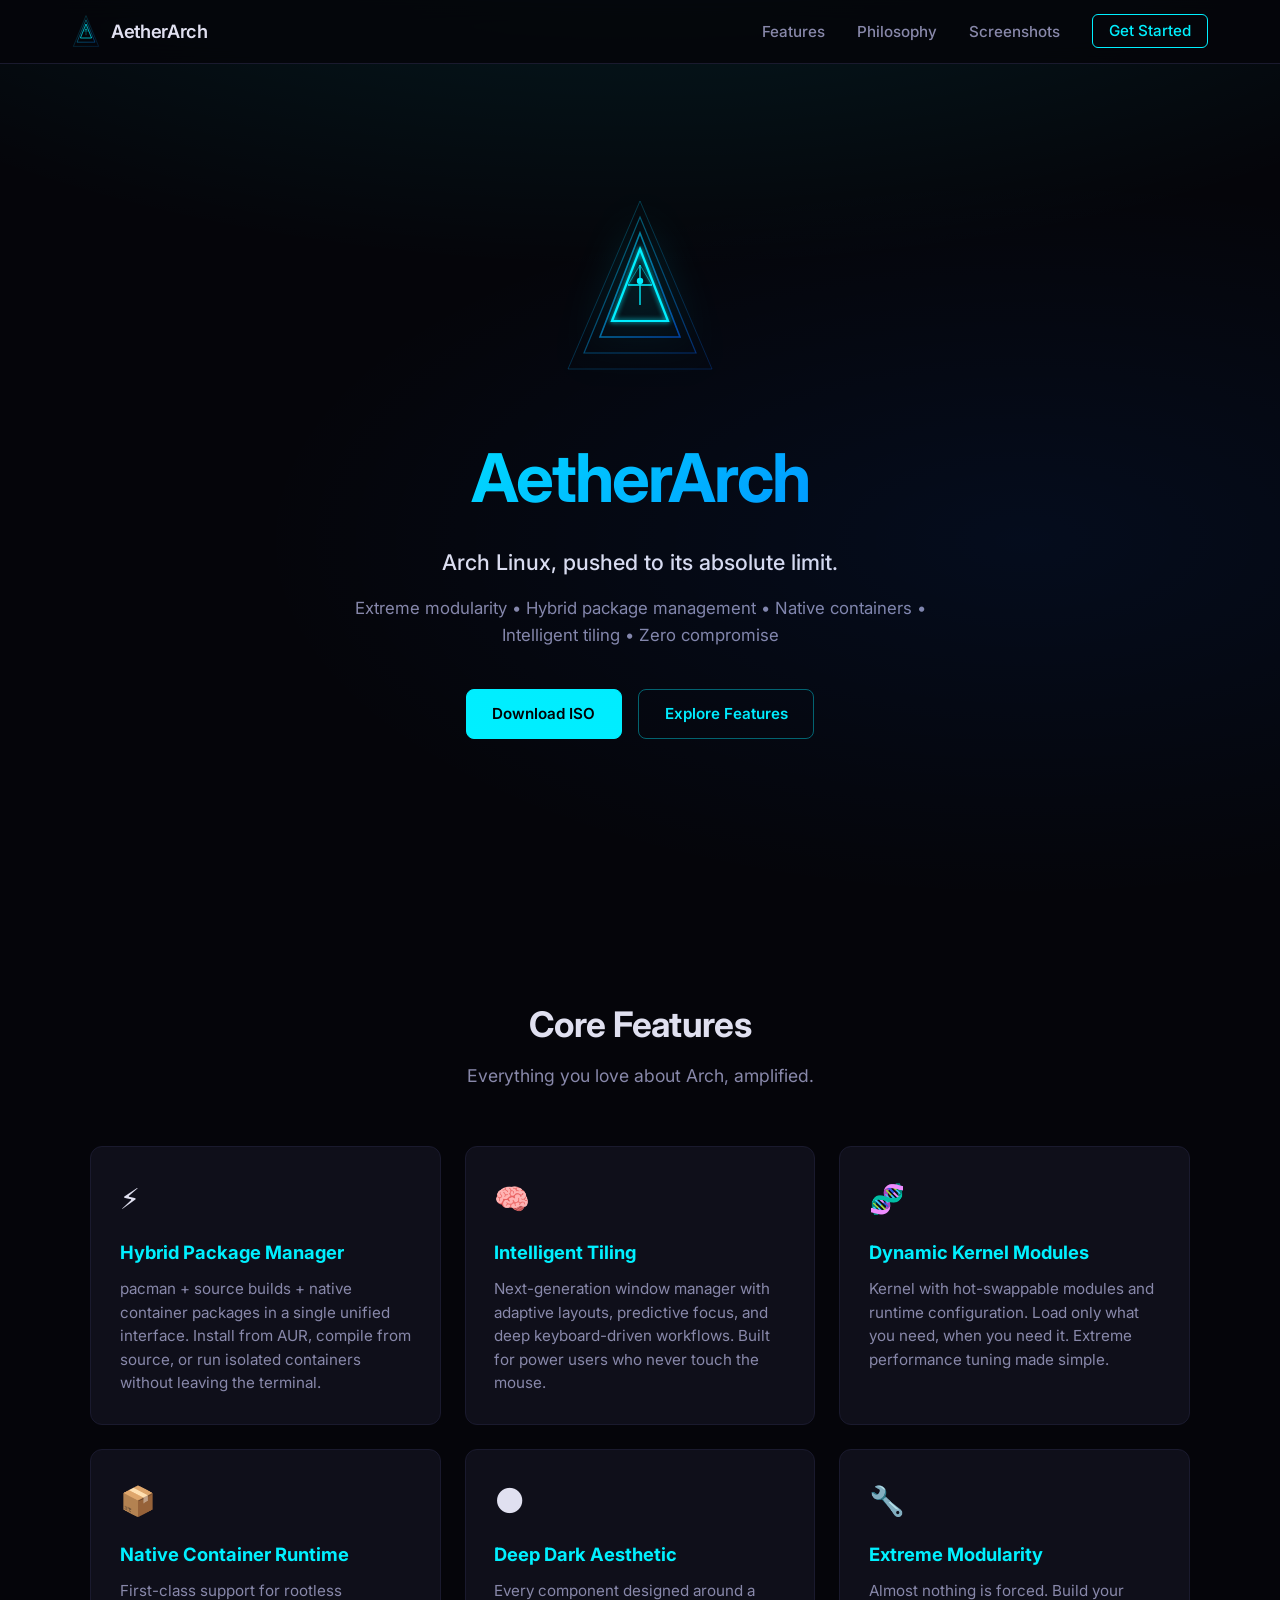
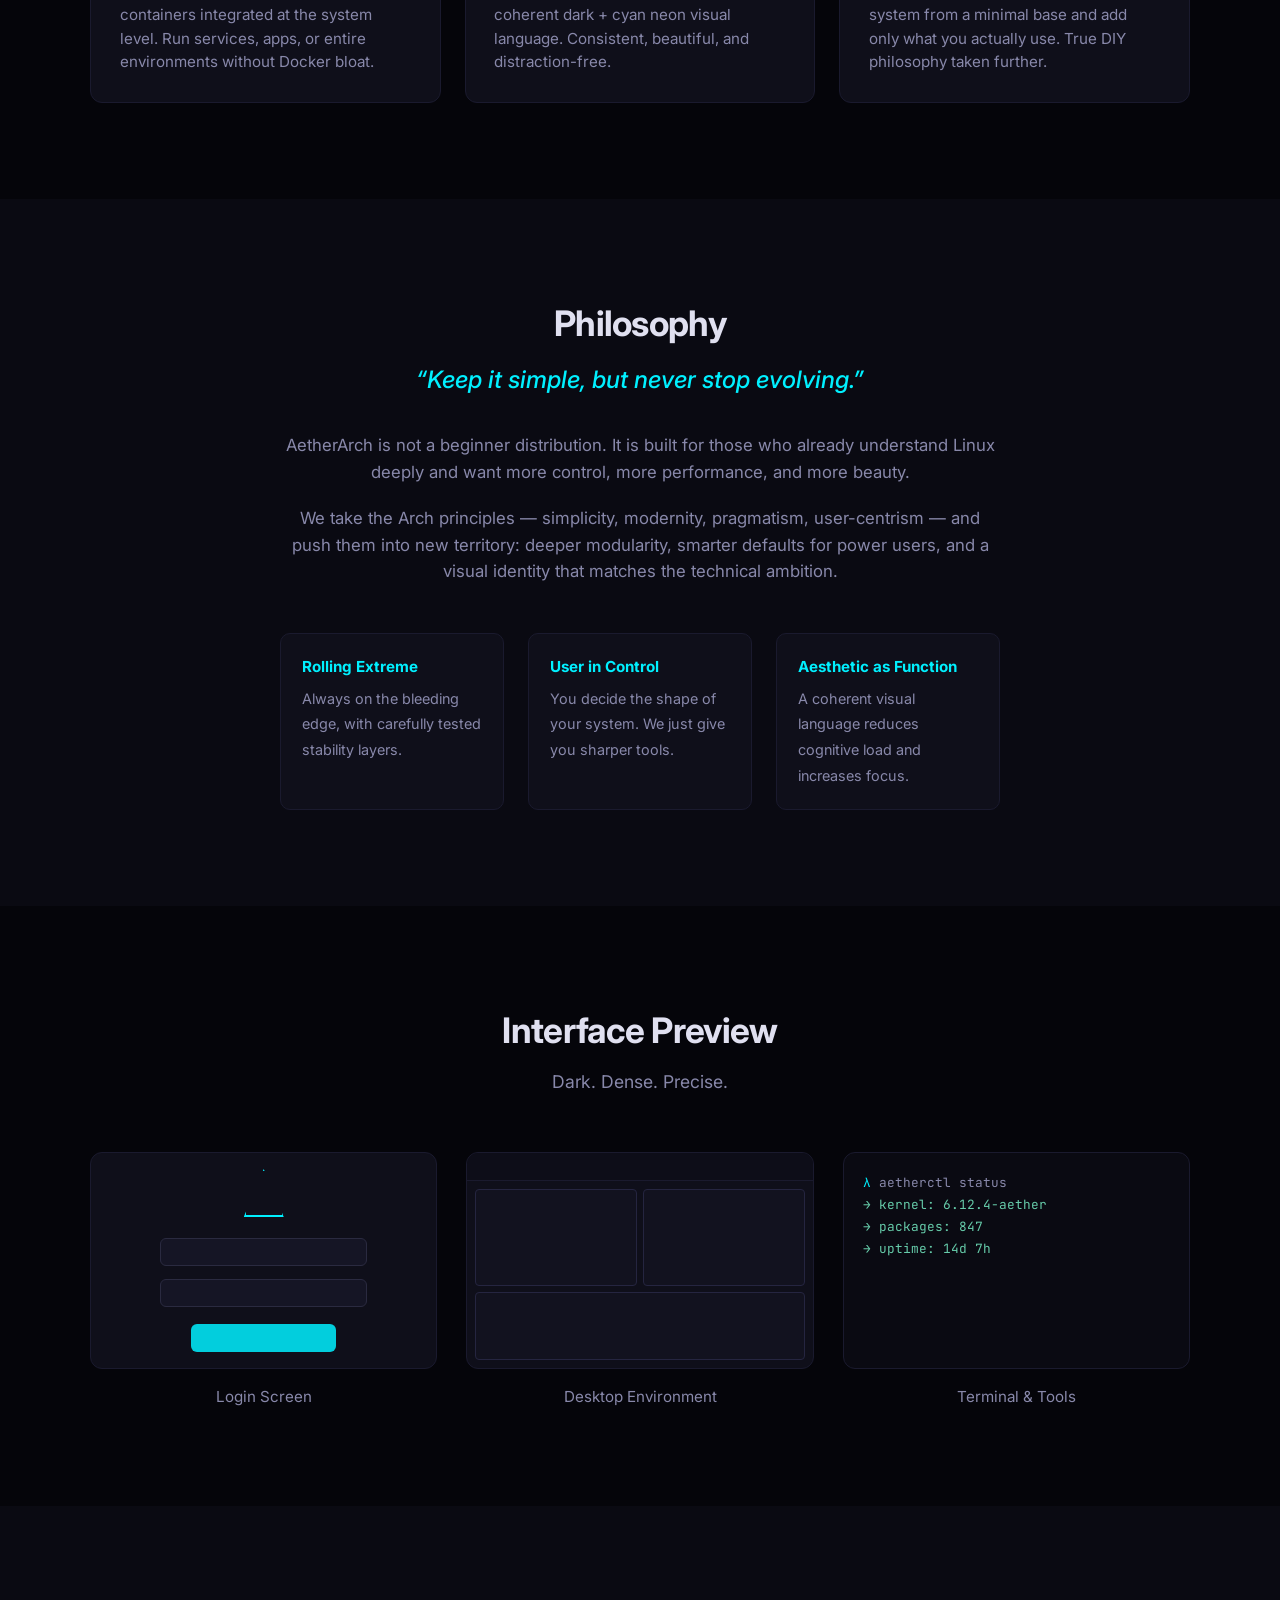
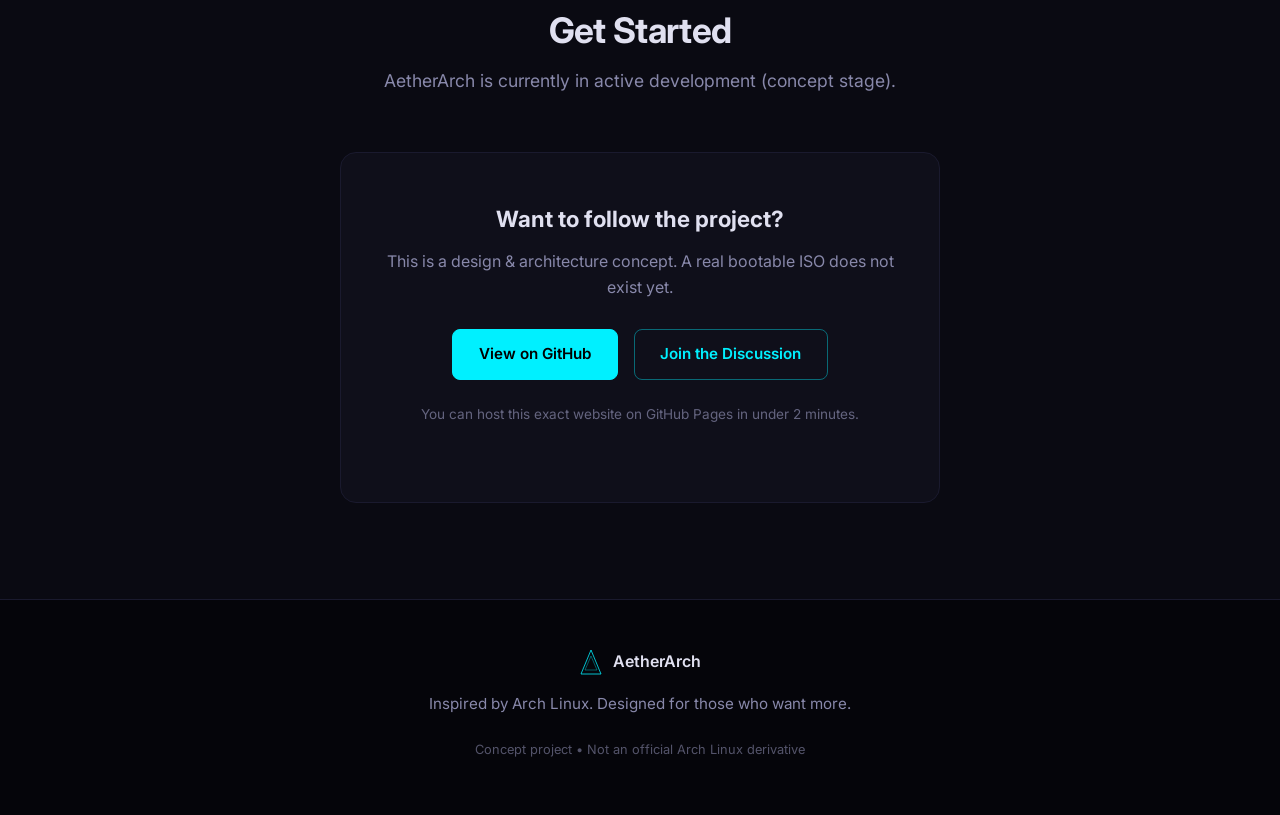
==== index.html @ 9cbad49a "Add files via upload" ====
<!DOCTYPE html>
<html lang="fr">
<head>
  <meta charset="UTF-8" />
  <meta name="viewport" content="width=device-width, initial-scale=1.0" />
  <title>AetherArch — The Next Evolution of Arch</title>
  <meta name="description" content="AetherArch is a highly modular, extreme rolling-release Linux distribution inspired by Arch Linux, pushed far beyond." />
  <link rel="preconnect" href="https://fonts.googleapis.com" />
  <link rel="preconnect" href="https://fonts.gstatic.com" crossorigin />
  <link href="https://fonts.googleapis.com/css2?family=Inter:wght@300;400;500;600;700&family=JetBrains+Mono:wght@400;500&display=swap" rel="stylesheet" />
  <link rel="stylesheet" href="style.css" />
</head>
<body>
  <!-- Navigation -->
  <nav class="navbar">
    <div class="nav-container">
      <a href="#" class="logo">
        <svg class="logo-svg" viewBox="0 0 100 120" xmlns="http://www.w3.org/2000/svg">
          <defs>
            <linearGradient id="cyanGrad" x1="0%" y1="0%" x2="100%" y2="100%">
              <stop offset="0%" stop-color="#00f0ff"/>
              <stop offset="100%" stop-color="#0088ff"/>
            </linearGradient>
          </defs>
          <!-- Outer triangle -->
          <path d="M50 5 L95 115 L5 115 Z" fill="none" stroke="url(#cyanGrad)" stroke-width="1.5" opacity="0.4"/>
          <!-- Mid triangle -->
          <path d="M50 20 L82 100 L18 100 Z" fill="none" stroke="url(#cyanGrad)" stroke-width="1.8" opacity="0.7"/>
          <!-- Inner glowing triangle -->
          <path d="M50 35 L70 85 L30 85 Z" fill="none" stroke="#00f0ff" stroke-width="2.5"/>
          <!-- Circuit lines -->
          <path d="M50 45 L50 75 M40 60 L60 60" stroke="#00f0ff" stroke-width="1.2" opacity="0.9"/>
          <circle cx="50" cy="55" r="2.5" fill="#00f0ff"/>
        </svg>
        <span>AetherArch</span>
      </a>
      <ul class="nav-links">
        <li><a href="#features">Features</a></li>
        <li><a href="#philosophy">Philosophy</a></li>
        <li><a href="#screenshots">Screenshots</a></li>
        <li><a href="#get-started" class="btn-nav">Get Started</a></li>
      </ul>
    </div>
  </nav>

  <!-- Hero -->
  <header class="hero">
    <div class="hero-content">
      <div class="hero-logo">
        <svg viewBox="0 0 200 240" xmlns="http://www.w3.org/2000/svg">
          <defs>
            <linearGradient id="mainGrad" x1="0%" y1="0%" x2="100%" y2="100%">
              <stop offset="0%" stop-color="#00f0ff"/>
              <stop offset="50%" stop-color="#00aaff"/>
              <stop offset="100%" stop-color="#0066ff"/>
            </linearGradient>
            <filter id="glow">
              <feGaussianBlur stdDeviation="3" result="coloredBlur"/>
              <feMerge>
                <feMergeNode in="coloredBlur"/>
                <feMergeNode in="SourceGraphic"/>
              </feMerge>
            </filter>
          </defs>
          <!-- Multiple layered triangles -->
          <path d="M100 10 L190 220 L10 220 Z" fill="none" stroke="url(#mainGrad)" stroke-width="1.2" opacity="0.25"/>
          <path d="M100 30 L170 200 L30 200 Z" fill="none" stroke="url(#mainGrad)" stroke-width="1.5" opacity="0.4"/>
          <path d="M100 50 L150 180 L50 180 Z" fill="none" stroke="url(#mainGrad)" stroke-width="2" opacity="0.6"/>
          <path d="M100 70 L135 160 L65 160 Z" fill="none" stroke="#00f0ff" stroke-width="2.8" filter="url(#glow)"/>
          <!-- Inner circuit -->
          <path d="M100 90 L100 140 M85 115 L115 115" stroke="#00f0ff" stroke-width="1.8" opacity="0.95"/>
          <circle cx="100" cy="110" r="4" fill="#00f0ff"/>
          <path d="M100 90 L85 115 L115 115 Z" fill="none" stroke="#00f0ff" stroke-width="1" opacity="0.6"/>
        </svg>
      </div>
      <h1>AetherArch</h1>
      <p class="tagline">Arch Linux, pushed to its absolute limit.</p>
      <p class="subtitle">
        Extreme modularity • Hybrid package management • Native containers • Intelligent tiling • Zero compromise
      </p>
      <div class="hero-buttons">
        <a href="#get-started" class="btn btn-primary">Download ISO</a>
        <a href="#features" class="btn btn-secondary">Explore Features</a>
      </div>
    </div>
    <div class="hero-bg"></div>
  </header>

  <!-- Features -->
  <section id="features" class="section">
    <div class="container">
      <h2 class="section-title">Core Features</h2>
      <p class="section-subtitle">Everything you love about Arch, amplified.</p>

      <div class="features-grid">
        <div class="feature-card">
          <div class="feature-icon">⚡</div>
          <h3>Hybrid Package Manager</h3>
          <p>pacman + source builds + native container packages in a single unified interface. Install from AUR, compile from source, or run isolated containers without leaving the terminal.</p>
        </div>
        <div class="feature-card">
          <div class="feature-icon">🧠</div>
          <h3>Intelligent Tiling</h3>
          <p>Next-generation window manager with adaptive layouts, predictive focus, and deep keyboard-driven workflows. Built for power users who never touch the mouse.</p>
        </div>
        <div class="feature-card">
          <div class="feature-icon">🧬</div>
          <h3>Dynamic Kernel Modules</h3>
          <p>Kernel with hot-swappable modules and runtime configuration. Load only what you need, when you need it. Extreme performance tuning made simple.</p>
        </div>
        <div class="feature-card">
          <div class="feature-icon">📦</div>
          <h3>Native Container Runtime</h3>
          <p>First-class support for rootless containers integrated at the system level. Run services, apps, or entire environments without Docker bloat.</p>
        </div>
        <div class="feature-card">
          <div class="feature-icon">🌑</div>
          <h3>Deep Dark Aesthetic</h3>
          <p>Every component designed around a coherent dark + cyan neon visual language. Consistent, beautiful, and distraction-free.</p>
        </div>
        <div class="feature-card">
          <div class="feature-icon">🔧</div>
          <h3>Extreme Modularity</h3>
          <p>Almost nothing is forced. Build your system from a minimal base and add only what you actually use. True DIY philosophy taken further.</p>
        </div>
      </div>
    </div>
  </section>

  <!-- Philosophy -->
  <section id="philosophy" class="section section-alt">
    <div class="container">
      <h2 class="section-title">Philosophy</h2>
      <div class="philosophy-content">
        <blockquote>
          “Keep it simple, but never stop evolving.”
        </blockquote>
        <p>
          AetherArch is not a beginner distribution. It is built for those who already understand Linux deeply and want more control, more performance, and more beauty.
        </p>
        <p>
          We take the Arch principles — simplicity, modernity, pragmatism, user-centrism — and push them into new territory: deeper modularity, smarter defaults for power users, and a visual identity that matches the technical ambition.
        </p>
        <div class="philosophy-points">
          <div class="point">
            <strong>Rolling Extreme</strong>
            <span>Always on the bleeding edge, with carefully tested stability layers.</span>
          </div>
          <div class="point">
            <strong>User in Control</strong>
            <span>You decide the shape of your system. We just give you sharper tools.</span>
          </div>
          <div class="point">
            <strong>Aesthetic as Function</strong>
            <span>A coherent visual language reduces cognitive load and increases focus.</span>
          </div>
        </div>
      </div>
    </div>
  </section>

  <!-- Screenshots -->
  <section id="screenshots" class="section">
    <div class="container">
      <h2 class="section-title">Interface Preview</h2>
      <p class="section-subtitle">Dark. Dense. Precise.</p>

      <div class="screenshots-grid">
        <div class="screenshot-card">
          <div class="screenshot-placeholder login">
            <div class="fake-login">
              <div class="fake-logo"></div>
              <div class="fake-field"></div>
              <div class="fake-field"></div>
              <div class="fake-btn"></div>
            </div>
          </div>
          <p>Login Screen</p>
        </div>
        <div class="screenshot-card">
          <div class="screenshot-placeholder desktop">
            <div class="fake-bar"></div>
            <div class="fake-windows">
              <div class="fake-win"></div>
              <div class="fake-win"></div>
              <div class="fake-win small"></div>
            </div>
          </div>
          <p>Desktop Environment</p>
        </div>
        <div class="screenshot-card">
          <div class="screenshot-placeholder terminal">
            <div class="fake-term">
              <span class="prompt">λ</span> aetherctl status<br>
              <span class="output">→ kernel: 6.12.4-aether</span><br>
              <span class="output">→ packages: 847</span><br>
              <span class="output">→ uptime: 14d 7h</span>
            </div>
          </div>
          <p>Terminal & Tools</p>
        </div>
      </div>
    </div>
  </section>

  <!-- Get Started -->
  <section id="get-started" class="section section-alt">
    <div class="container">
      <h2 class="section-title">Get Started</h2>
      <p class="section-subtitle">AetherArch is currently in active development (concept stage).</p>

      <div class="cta-box">
        <h3>Want to follow the project?</h3>
        <p>This is a design & architecture concept. A real bootable ISO does not exist yet.</p>
        <div class="cta-buttons">
          <a href="https://github.com" class="btn btn-primary" target="_blank">View on GitHub</a>
          <a href="#" class="btn btn-secondary">Join the Discussion</a>
        </div>
        <p class="note">You can host this exact website on GitHub Pages in under 2 minutes.</p>
      </div>
    </div>
  </section>

  <!-- Footer -->
  <footer class="footer">
    <div class="container">
      <div class="footer-content">
        <div class="footer-logo">
          <svg viewBox="0 0 60 70" xmlns="http://www.w3.org/2000/svg">
            <path d="M30 5 L55 65 L5 65 Z" fill="none" stroke="#00f0ff" stroke-width="2"/>
            <path d="M30 20 L45 55 L15 55 Z" fill="none" stroke="#00f0ff" stroke-width="1.5" opacity="0.6"/>
          </svg>
          <span>AetherArch</span>
        </div>
        <p>Inspired by Arch Linux. Designed for those who want more.</p>
        <p class="copyright">Concept project • Not an official Arch Linux derivative</p>
      </div>
    </div>
  </footer>

  <script src="script.js"></script>
</body>
</html>
---- style.css ----
/* ===== Reset & Base ===== */
*, *::before, *::after {
  margin: 0;
  padding: 0;
  box-sizing: border-box;
}

:root {
  --bg: #05050a;
  --bg-alt: #0a0a12;
  --surface: #0f0f1a;
  --border: #1a1a2e;
  --text: #e0e0f0;
  --text-muted: #8888aa;
  --cyan: #00f0ff;
  --cyan-dim: #00aacc;
  --blue: #0088ff;
  --glow: rgba(0, 240, 255, 0.15);
}

html {
  scroll-behavior: smooth;
}

body {
  font-family: 'Inter', system-ui, sans-serif;
  background: var(--bg);
  color: var(--text);
  line-height: 1.6;
  overflow-x: hidden;
}

/* ===== Navigation ===== */
.navbar {
  position: fixed;
  top: 0;
  left: 0;
  right: 0;
  z-index: 100;
  background: rgba(5, 5, 10, 0.85);
  backdrop-filter: blur(12px);
  border-bottom: 1px solid var(--border);
}

.nav-container {
  max-width: 1200px;
  margin: 0 auto;
  padding: 0.9rem 2rem;
  display: flex;
  align-items: center;
  justify-content: space-between;
}

.logo {
  display: flex;
  align-items: center;
  gap: 0.7rem;
  text-decoration: none;
  color: var(--text);
  font-weight: 600;
  font-size: 1.15rem;
  letter-spacing: -0.02em;
}

.logo-svg {
  width: 28px;
  height: 34px;
}

.nav-links {
  display: flex;
  align-items: center;
  gap: 2rem;
  list-style: none;
}

.nav-links a {
  text-decoration: none;
  color: var(--text-muted);
  font-size: 0.95rem;
  font-weight: 500;
  transition: color 0.2s;
}

.nav-links a:hover {
  color: var(--cyan);
}

.btn-nav {
  background: transparent;
  border: 1px solid var(--cyan);
  color: var(--cyan) !important;
  padding: 0.4rem 1rem;
  border-radius: 6px;
  transition: all 0.2s !important;
}

.btn-nav:hover {
  background: var(--cyan);
  color: #000 !important;
}

/* ===== Hero ===== */
.hero {
  min-height: 100vh;
  display: flex;
  align-items: center;
  justify-content: center;
  position: relative;
  padding: 6rem 2rem 4rem;
  overflow: hidden;
}

.hero-bg {
  position: absolute;
  inset: 0;
  background: 
    radial-gradient(ellipse 80% 50% at 50% -20%, rgba(0, 240, 255, 0.12), transparent),
    radial-gradient(ellipse 60% 40% at 80% 60%, rgba(0, 100, 255, 0.08), transparent);
  pointer-events: none;
}

.hero-content {
  position: relative;
  text-align: center;
  max-width: 800px;
}

.hero-logo {
  width: 160px;
  margin: 0 auto 2rem;
  filter: drop-shadow(0 0 20px rgba(0, 240, 255, 0.4));
}

.hero-logo svg {
  width: 100%;
  height: auto;
}

.hero h1 {
  font-size: clamp(2.8rem, 6vw, 4.2rem);
  font-weight: 700;
  letter-spacing: -0.03em;
  background: linear-gradient(135deg, #00f0ff, #0088ff);
  -webkit-background-clip: text;
  -webkit-text-fill-color: transparent;
  background-clip: text;
  margin-bottom: 0.8rem;
}

.tagline {
  font-size: 1.35rem;
  color: var(--text);
  font-weight: 500;
  margin-bottom: 1rem;
}

.subtitle {
  color: var(--text-muted);
  font-size: 1.05rem;
  max-width: 580px;
  margin: 0 auto 2.5rem;
}

.hero-buttons {
  display: flex;
  gap: 1rem;
  justify-content: center;
  flex-wrap: wrap;
}

/* ===== Buttons ===== */
.btn {
  display: inline-flex;
  align-items: center;
  justify-content: center;
  padding: 0.75rem 1.6rem;
  border-radius: 8px;
  font-weight: 600;
  font-size: 0.95rem;
  text-decoration: none;
  transition: all 0.2s;
  cursor: pointer;
}

.btn-primary {
  background: var(--cyan);
  color: #000;
  border: 1px solid var(--cyan);
}

.btn-primary:hover {
  background: #00d4e6;
  box-shadow: 0 0 25px rgba(0, 240, 255, 0.4);
}

.btn-secondary {
  background: transparent;
  color: var(--cyan);
  border: 1px solid rgba(0, 240, 255, 0.4);
}

.btn-secondary:hover {
  border-color: var(--cyan);
  background: rgba(0, 240, 255, 0.08);
}

/* ===== Sections ===== */
.section {
  padding: 6rem 2rem;
}

.section-alt {
  background: var(--bg-alt);
}

.container {
  max-width: 1100px;
  margin: 0 auto;
}

.section-title {
  font-size: 2.2rem;
  font-weight: 700;
  text-align: center;
  margin-bottom: 0.6rem;
  letter-spacing: -0.02em;
}

.section-subtitle {
  text-align: center;
  color: var(--text-muted);
  margin-bottom: 3.5rem;
  font-size: 1.1rem;
}

/* ===== Features ===== */
.features-grid {
  display: grid;
  grid-template-columns: repeat(auto-fit, minmax(300px, 1fr));
  gap: 1.5rem;
}

.feature-card {
  background: var(--surface);
  border: 1px solid var(--border);
  border-radius: 12px;
  padding: 1.8rem;
  transition: all 0.25s;
}

.feature-card:hover {
  border-color: rgba(0, 240, 255, 0.3);
  box-shadow: 0 0 30px rgba(0, 240, 255, 0.08);
  transform: translateY(-3px);
}

.feature-icon {
  font-size: 1.8rem;
  margin-bottom: 1rem;
}

.feature-card h3 {
  font-size: 1.15rem;
  margin-bottom: 0.6rem;
  color: var(--cyan);
}

.feature-card p {
  color: var(--text-muted);
  font-size: 0.95rem;
  line-height: 1.55;
}

/* ===== Philosophy ===== */
.philosophy-content {
  max-width: 720px;
  margin: 0 auto;
  text-align: center;
}

.philosophy-content blockquote {
  font-size: 1.5rem;
  font-weight: 500;
  color: var(--cyan);
  margin-bottom: 2rem;
  font-style: italic;
}

.philosophy-content p {
  color: var(--text-muted);
  margin-bottom: 1.2rem;
  font-size: 1.05rem;
}

.philosophy-points {
  display: grid;
  grid-template-columns: repeat(auto-fit, minmax(200px, 1fr));
  gap: 1.5rem;
  margin-top: 3rem;
  text-align: left;
}

.point {
  background: var(--surface);
  border: 1px solid var(--border);
  border-radius: 10px;
  padding: 1.3rem;
}

.point strong {
  display: block;
  color: var(--cyan);
  margin-bottom: 0.4rem;
  font-size: 0.95rem;
}

.point span {
  color: var(--text-muted);
  font-size: 0.9rem;
}

/* ===== Screenshots ===== */
.screenshots-grid {
  display: grid;
  grid-template-columns: repeat(auto-fit, minmax(280px, 1fr));
  gap: 1.8rem;
}

.screenshot-card {
  text-align: center;
}

.screenshot-card p {
  margin-top: 1rem;
  color: var(--text-muted);
  font-size: 0.95rem;
}

.screenshot-placeholder {
  aspect-ratio: 16/10;
  background: var(--surface);
  border: 1px solid var(--border);
  border-radius: 12px;
  overflow: hidden;
  position: relative;
  display: flex;
  align-items: center;
  justify-content: center;
}

/* Fake Login */
.fake-login {
  width: 60%;
  display: flex;
  flex-direction: column;
  align-items: center;
  gap: 0.8rem;
}

.fake-logo {
  width: 40px;
  height: 48px;
  border: 2px solid var(--cyan);
  clip-path: polygon(50% 0%, 100% 100%, 0% 100%);
  margin-bottom: 0.5rem;
  box-shadow: 0 0 15px rgba(0, 240, 255, 0.4);
}

.fake-field {
  width: 100%;
  height: 28px;
  background: #151525;
  border: 1px solid #2a2a40;
  border-radius: 6px;
}

.fake-btn {
  width: 70%;
  height: 28px;
  background: var(--cyan);
  border-radius: 6px;
  margin-top: 0.3rem;
  opacity: 0.85;
}

/* Fake Desktop */
.desktop {
  flex-direction: column;
  padding: 0;
  align-items: stretch;
}

.fake-bar {
  height: 28px;
  background: #0d0d18;
  border-bottom: 1px solid var(--border);
}

.fake-windows {
  flex: 1;
  display: grid;
  grid-template-columns: 1fr 1fr;
  grid-template-rows: 1fr 0.7fr;
  gap: 6px;
  padding: 8px;
}

.fake-win {
  background: #12121f;
  border: 1px solid #252540;
  border-radius: 4px;
}

.fake-win.small {
  grid-column: 1 / -1;
}

/* Fake Terminal */
.terminal {
  background: #0a0a12;
  padding: 1.2rem;
  justify-content: flex-start;
  align-items: flex-start;
}

.fake-term {
  font-family: 'JetBrains Mono', monospace;
  font-size: 0.8rem;
  color: var(--text-muted);
  text-align: left;
  line-height: 1.7;
}

.fake-term .prompt {
  color: var(--cyan);
}

.fake-term .output {
  color: #66ccaa;
}

/* ===== CTA ===== */
.cta-box {
  background: var(--surface);
  border: 1px solid var(--border);
  border-radius: 16px;
  padding: 3rem 2rem;
  text-align: center;
  max-width: 600px;
  margin: 0 auto;
}

.cta-box h3 {
  font-size: 1.4rem;
  margin-bottom: 0.8rem;
}

.cta-box p {
  color: var(--text-muted);
  margin-bottom: 1.8rem;
}

.cta-buttons {
  display: flex;
  gap: 1rem;
  justify-content: center;
  flex-wrap: wrap;
  margin-bottom: 1.5rem;
}

.note {
  font-size: 0.85rem;
  color: var(--text-muted);
  opacity: 0.7;
}

/* ===== Footer ===== */
.footer {
  border-top: 1px solid var(--border);
  padding: 3rem 2rem;
  text-align: center;
}

.footer-logo {
  display: flex;
  align-items: center;
  justify-content: center;
  gap: 0.6rem;
  margin-bottom: 1rem;
  font-weight: 600;
}

.footer-logo svg {
  width: 24px;
  height: 28px;
}

.footer p {
  color: var(--text-muted);
  font-size: 0.95rem;
  margin-bottom: 0.4rem;
}

.copyright {
  font-size: 0.8rem !important;
  opacity: 0.6;
  margin-top: 1.5rem !important;
}

/* ===== Responsive ===== */
@media (max-width: 768px) {
  .nav-links {
    display: none;
  }

  .hero {
    padding-top: 5rem;
  }

  .hero-logo {
    width: 120px;
  }

  .philosophy-points {
    grid-template-columns: 1fr;
  }
}
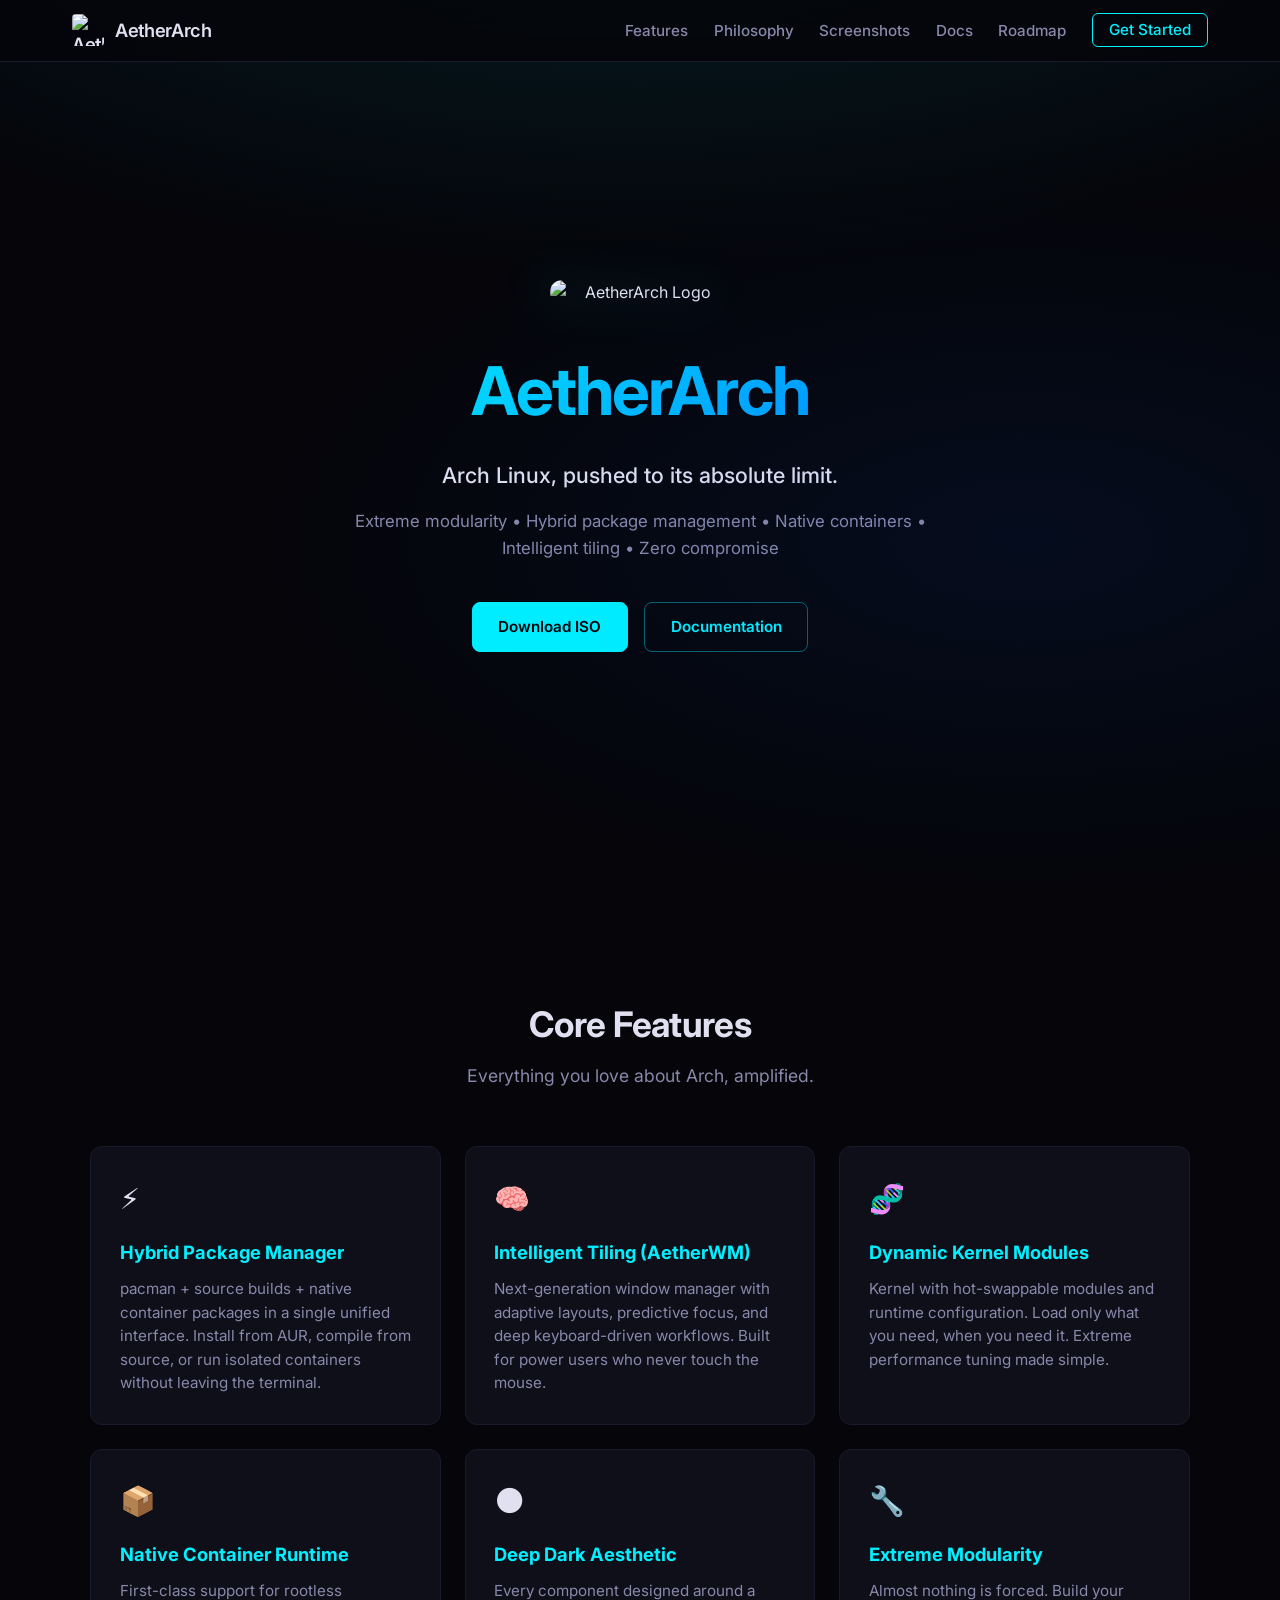
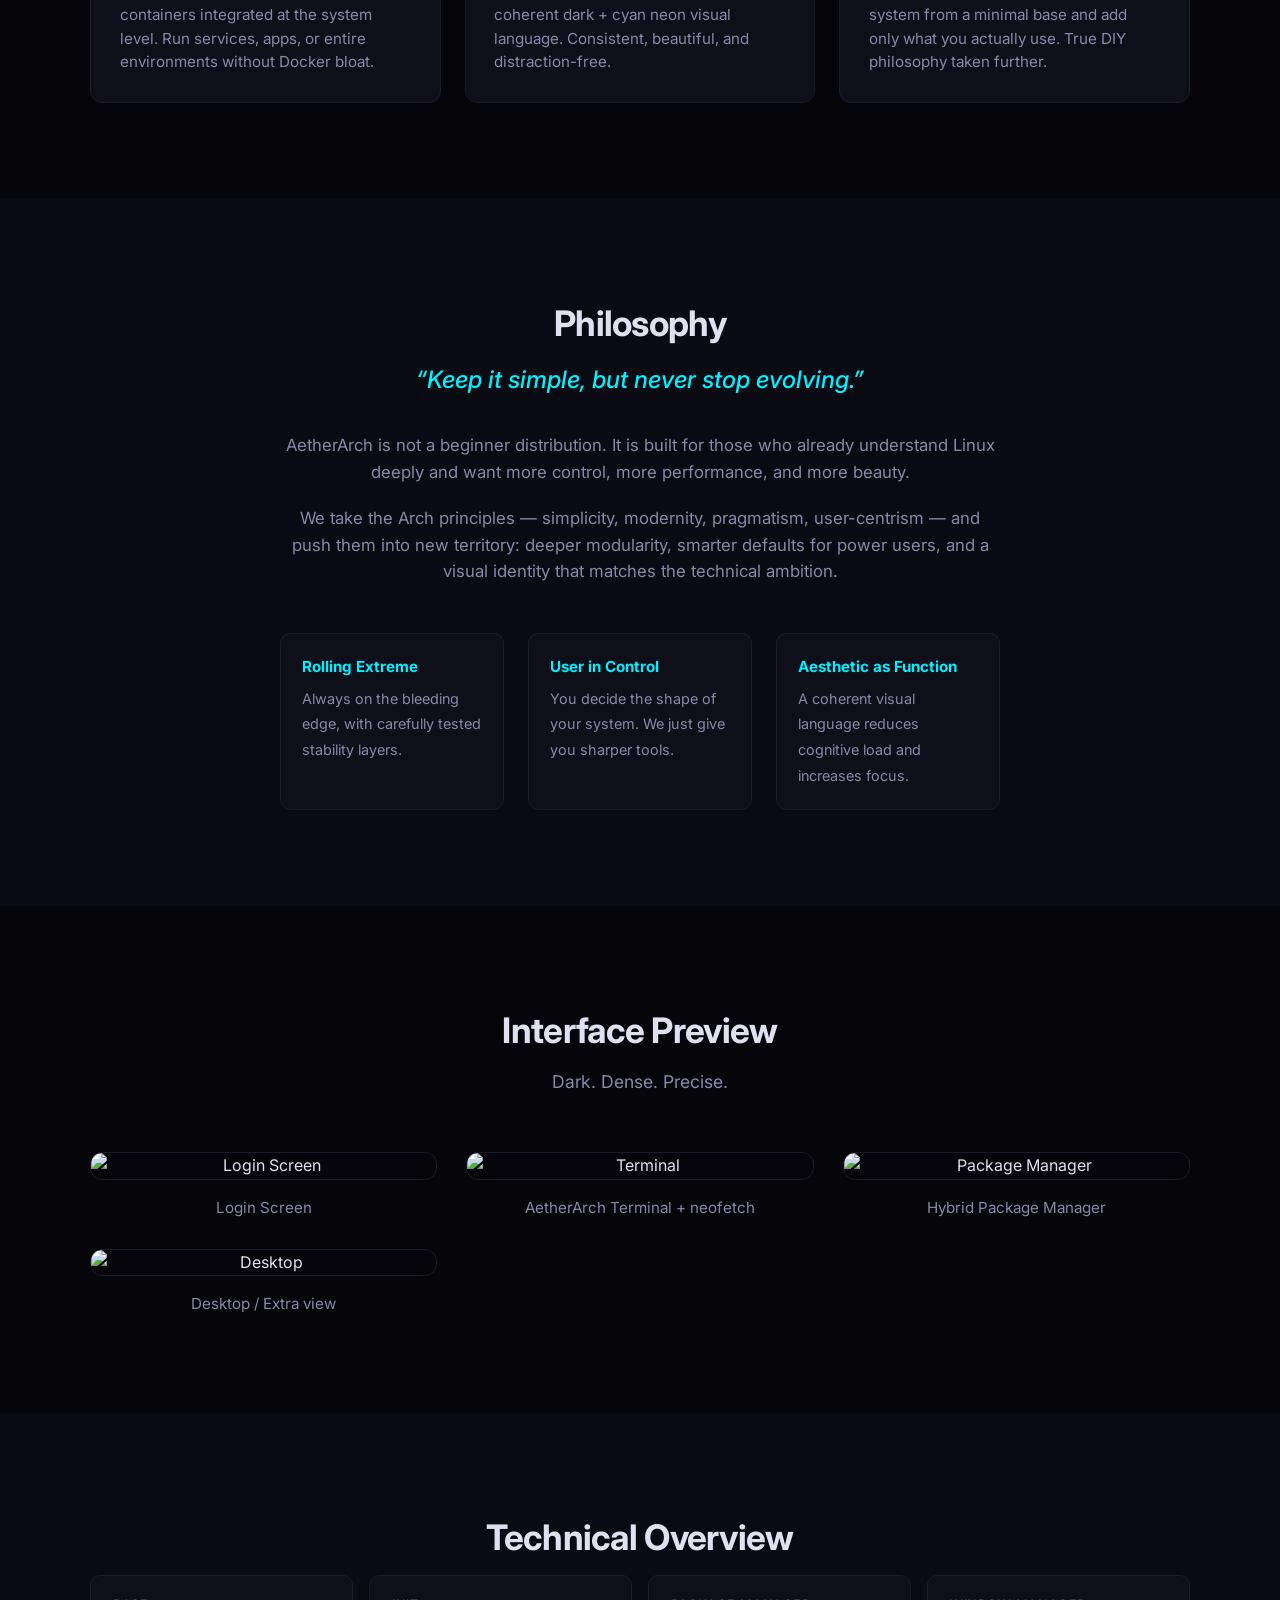
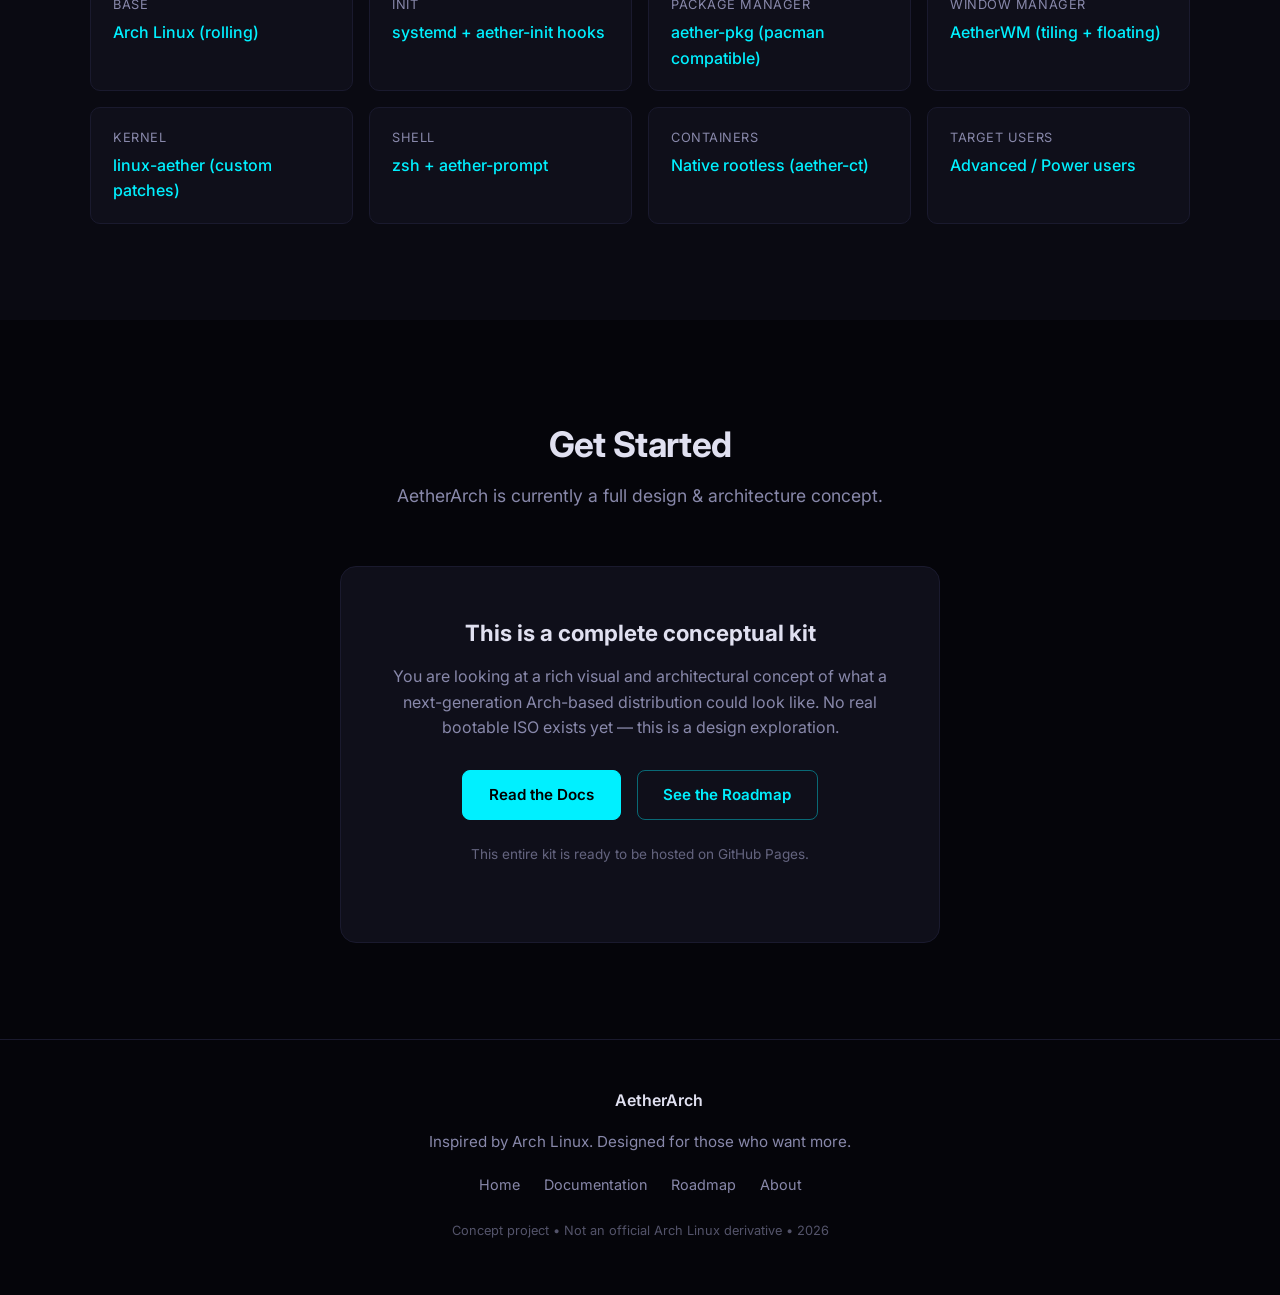
==== commit 943ad14a: "Add files via upload" ====
--- a/index.html
+++ b/index.html
@@ -9,35 +9,22 @@
   <link rel="preconnect" href="https://fonts.gstatic.com" crossorigin />
   <link href="https://fonts.googleapis.com/css2?family=Inter:wght@300;400;500;600;700&family=JetBrains+Mono:wght@400;500&display=swap" rel="stylesheet" />
   <link rel="stylesheet" href="style.css" />
+  <link rel="icon" href="assets/logo-aetherarch.jpg" type="image/jpeg" />
 </head>
 <body>
   <!-- Navigation -->
   <nav class="navbar">
     <div class="nav-container">
-      <a href="#" class="logo">
-        <svg class="logo-svg" viewBox="0 0 100 120" xmlns="http://www.w3.org/2000/svg">
-          <defs>
-            <linearGradient id="cyanGrad" x1="0%" y1="0%" x2="100%" y2="100%">
-              <stop offset="0%" stop-color="#00f0ff"/>
-              <stop offset="100%" stop-color="#0088ff"/>
-            </linearGradient>
-          </defs>
-          <!-- Outer triangle -->
-          <path d="M50 5 L95 115 L5 115 Z" fill="none" stroke="url(#cyanGrad)" stroke-width="1.5" opacity="0.4"/>
-          <!-- Mid triangle -->
-          <path d="M50 20 L82 100 L18 100 Z" fill="none" stroke="url(#cyanGrad)" stroke-width="1.8" opacity="0.7"/>
-          <!-- Inner glowing triangle -->
-          <path d="M50 35 L70 85 L30 85 Z" fill="none" stroke="#00f0ff" stroke-width="2.5"/>
-          <!-- Circuit lines -->
-          <path d="M50 45 L50 75 M40 60 L60 60" stroke="#00f0ff" stroke-width="1.2" opacity="0.9"/>
-          <circle cx="50" cy="55" r="2.5" fill="#00f0ff"/>
-        </svg>
+      <a href="index.html" class="logo">
+        <img src="assets/logo-aetherarch.jpg" alt="AetherArch" class="logo-img" />
         <span>AetherArch</span>
       </a>
       <ul class="nav-links">
         <li><a href="#features">Features</a></li>
         <li><a href="#philosophy">Philosophy</a></li>
         <li><a href="#screenshots">Screenshots</a></li>
+        <li><a href="docs.html">Docs</a></li>
+        <li><a href="roadmap.html">Roadmap</a></li>
         <li><a href="#get-started" class="btn-nav">Get Started</a></li>
       </ul>
     </div>
@@ -47,31 +34,7 @@
   <header class="hero">
     <div class="hero-content">
       <div class="hero-logo">
-        <svg viewBox="0 0 200 240" xmlns="http://www.w3.org/2000/svg">
-          <defs>
-            <linearGradient id="mainGrad" x1="0%" y1="0%" x2="100%" y2="100%">
-              <stop offset="0%" stop-color="#00f0ff"/>
-              <stop offset="50%" stop-color="#00aaff"/>
-              <stop offset="100%" stop-color="#0066ff"/>
-            </linearGradient>
-            <filter id="glow">
-              <feGaussianBlur stdDeviation="3" result="coloredBlur"/>
-              <feMerge>
-                <feMergeNode in="coloredBlur"/>
-                <feMergeNode in="SourceGraphic"/>
-              </feMerge>
-            </filter>
-          </defs>
-          <!-- Multiple layered triangles -->
-          <path d="M100 10 L190 220 L10 220 Z" fill="none" stroke="url(#mainGrad)" stroke-width="1.2" opacity="0.25"/>
-          <path d="M100 30 L170 200 L30 200 Z" fill="none" stroke="url(#mainGrad)" stroke-width="1.5" opacity="0.4"/>
-          <path d="M100 50 L150 180 L50 180 Z" fill="none" stroke="url(#mainGrad)" stroke-width="2" opacity="0.6"/>
-          <path d="M100 70 L135 160 L65 160 Z" fill="none" stroke="#00f0ff" stroke-width="2.8" filter="url(#glow)"/>
-          <!-- Inner circuit -->
-          <path d="M100 90 L100 140 M85 115 L115 115" stroke="#00f0ff" stroke-width="1.8" opacity="0.95"/>
-          <circle cx="100" cy="110" r="4" fill="#00f0ff"/>
-          <path d="M100 90 L85 115 L115 115 Z" fill="none" stroke="#00f0ff" stroke-width="1" opacity="0.6"/>
-        </svg>
+        <img src="assets/logo-aetherarch.jpg" alt="AetherArch Logo" />
       </div>
       <h1>AetherArch</h1>
       <p class="tagline">Arch Linux, pushed to its absolute limit.</p>
@@ -80,7 +43,7 @@
       </p>
       <div class="hero-buttons">
         <a href="#get-started" class="btn btn-primary">Download ISO</a>
-        <a href="#features" class="btn btn-secondary">Explore Features</a>
+        <a href="docs.html" class="btn btn-secondary">Documentation</a>
       </div>
     </div>
     <div class="hero-bg"></div>
@@ -100,7 +63,7 @@
         </div>
         <div class="feature-card">
           <div class="feature-icon">🧠</div>
-          <h3>Intelligent Tiling</h3>
+          <h3>Intelligent Tiling (AetherWM)</h3>
           <p>Next-generation window manager with adaptive layouts, predictive focus, and deep keyboard-driven workflows. Built for power users who never touch the mouse.</p>
         </div>
         <div class="feature-card">
@@ -165,58 +128,85 @@
       <h2 class="section-title">Interface Preview</h2>
       <p class="section-subtitle">Dark. Dense. Precise.</p>
 
-      <div class="screenshots-grid">
-        <div class="screenshot-card">
-          <div class="screenshot-placeholder login">
-            <div class="fake-login">
-              <div class="fake-logo"></div>
-              <div class="fake-field"></div>
-              <div class="fake-field"></div>
-              <div class="fake-btn"></div>
-            </div>
-          </div>
+      <div class="screenshots-grid real">
+        <div class="screenshot-card">
+          <img src="assets/login-screen.jpg" alt="Login Screen" loading="lazy" />
           <p>Login Screen</p>
         </div>
         <div class="screenshot-card">
-          <div class="screenshot-placeholder desktop">
-            <div class="fake-bar"></div>
-            <div class="fake-windows">
-              <div class="fake-win"></div>
-              <div class="fake-win"></div>
-              <div class="fake-win small"></div>
-            </div>
-          </div>
-          <p>Desktop Environment</p>
-        </div>
-        <div class="screenshot-card">
-          <div class="screenshot-placeholder terminal">
-            <div class="fake-term">
-              <span class="prompt">λ</span> aetherctl status<br>
-              <span class="output">→ kernel: 6.12.4-aether</span><br>
-              <span class="output">→ packages: 847</span><br>
-              <span class="output">→ uptime: 14d 7h</span>
-            </div>
-          </div>
-          <p>Terminal & Tools</p>
+          <img src="assets/terminal.jpg" alt="Terminal" loading="lazy" />
+          <p>AetherArch Terminal + neofetch</p>
+        </div>
+        <div class="screenshot-card">
+          <img src="assets/package-manager.jpg" alt="Package Manager" loading="lazy" />
+          <p>Hybrid Package Manager</p>
+        </div>
+        <div class="screenshot-card">
+          <img src="assets/desktop-or-extra.jpg" alt="Desktop" loading="lazy" />
+          <p>Desktop / Extra view</p>
+        </div>
+      </div>
+    </div>
+  </section>
+
+  <!-- System Specs -->
+  <section class="section section-alt">
+    <div class="container">
+      <h2 class="section-title">Technical Overview</h2>
+      <div class="specs-grid">
+        <div class="spec-item">
+          <span class="spec-label">Base</span>
+          <span class="spec-value">Arch Linux (rolling)</span>
+        </div>
+        <div class="spec-item">
+          <span class="spec-label">Init</span>
+          <span class="spec-value">systemd + aether-init hooks</span>
+        </div>
+        <div class="spec-item">
+          <span class="spec-label">Package Manager</span>
+          <span class="spec-value">aether-pkg (pacman compatible)</span>
+        </div>
+        <div class="spec-item">
+          <span class="spec-label">Window Manager</span>
+          <span class="spec-value">AetherWM (tiling + floating)</span>
+        </div>
+        <div class="spec-item">
+          <span class="spec-label">Kernel</span>
+          <span class="spec-value">linux-aether (custom patches)</span>
+        </div>
+        <div class="spec-item">
+          <span class="spec-label">Shell</span>
+          <span class="spec-value">zsh + aether-prompt</span>
+        </div>
+        <div class="spec-item">
+          <span class="spec-label">Containers</span>
+          <span class="spec-value">Native rootless (aether-ct)</span>
+        </div>
+        <div class="spec-item">
+          <span class="spec-label">Target Users</span>
+          <span class="spec-value">Advanced / Power users</span>
         </div>
       </div>
     </div>
   </section>
 
   <!-- Get Started -->
-  <section id="get-started" class="section section-alt">
+  <section id="get-started" class="section">
     <div class="container">
       <h2 class="section-title">Get Started</h2>
-      <p class="section-subtitle">AetherArch is currently in active development (concept stage).</p>
+      <p class="section-subtitle">AetherArch is currently a full design & architecture concept.</p>
 
       <div class="cta-box">
-        <h3>Want to follow the project?</h3>
-        <p>This is a design & architecture concept. A real bootable ISO does not exist yet.</p>
+        <h3>This is a complete conceptual kit</h3>
+        <p>
+          You are looking at a rich visual and architectural concept of what a next-generation Arch-based distribution could look like.
+          No real bootable ISO exists yet — this is a design exploration.
+        </p>
         <div class="cta-buttons">
-          <a href="https://github.com" class="btn btn-primary" target="_blank">View on GitHub</a>
-          <a href="#" class="btn btn-secondary">Join the Discussion</a>
-        </div>
-        <p class="note">You can host this exact website on GitHub Pages in under 2 minutes.</p>
+          <a href="docs.html" class="btn btn-primary">Read the Docs</a>
+          <a href="roadmap.html" class="btn btn-secondary">See the Roadmap</a>
+        </div>
+        <p class="note">This entire kit is ready to be hosted on GitHub Pages.</p>
       </div>
     </div>
   </section>
@@ -226,14 +216,17 @@
     <div class="container">
       <div class="footer-content">
         <div class="footer-logo">
-          <svg viewBox="0 0 60 70" xmlns="http://www.w3.org/2000/svg">
-            <path d="M30 5 L55 65 L5 65 Z" fill="none" stroke="#00f0ff" stroke-width="2"/>
-            <path d="M30 20 L45 55 L15 55 Z" fill="none" stroke="#00f0ff" stroke-width="1.5" opacity="0.6"/>
-          </svg>
+          <img src="assets/logo-aetherarch.jpg" alt="" width="28" />
           <span>AetherArch</span>
         </div>
         <p>Inspired by Arch Linux. Designed for those who want more.</p>
-        <p class="copyright">Concept project • Not an official Arch Linux derivative</p>
+        <div class="footer-links">
+          <a href="index.html">Home</a>
+          <a href="docs.html">Documentation</a>
+          <a href="roadmap.html">Roadmap</a>
+          <a href="about.html">About</a>
+        </div>
+        <p class="copyright">Concept project • Not an official Arch Linux derivative • 2026</p>
       </div>
     </div>
   </footer>
--- a/style.css
+++ b/style.css
@@ -30,6 +30,11 @@
   overflow-x: hidden;
 }
 
+img {
+  max-width: 100%;
+  display: block;
+}
+
 /* ===== Navigation ===== */
 .navbar {
   position: fixed;
@@ -62,15 +67,17 @@
   letter-spacing: -0.02em;
 }
 
-.logo-svg {
-  width: 28px;
-  height: 34px;
+.logo-img {
+  width: 32px;
+  height: 32px;
+  object-fit: cover;
+  border-radius: 4px;
 }
 
 .nav-links {
   display: flex;
   align-items: center;
-  gap: 2rem;
+  gap: 1.6rem;
   list-style: none;
 }
 
@@ -127,14 +134,14 @@
 }
 
 .hero-logo {
-  width: 160px;
+  width: 180px;
   margin: 0 auto 2rem;
-  filter: drop-shadow(0 0 20px rgba(0, 240, 255, 0.4));
-}
-
-.hero-logo svg {
+  filter: drop-shadow(0 0 25px rgba(0, 240, 255, 0.45));
+}
+
+.hero-logo img {
   width: 100%;
-  height: auto;
+  border-radius: 12px;
 }
 
 .hero h1 {
@@ -327,8 +334,24 @@
   gap: 1.8rem;
 }
 
+.screenshots-grid.real {
+  grid-template-columns: repeat(auto-fit, minmax(320px, 1fr));
+}
+
 .screenshot-card {
   text-align: center;
+}
+
+.screenshot-card img {
+  width: 100%;
+  border-radius: 12px;
+  border: 1px solid var(--border);
+  transition: transform 0.25s, box-shadow 0.25s;
+}
+
+.screenshot-card img:hover {
+  transform: scale(1.02);
+  box-shadow: 0 0 30px rgba(0, 240, 255, 0.15);
 }
 
 .screenshot-card p {
@@ -337,107 +360,34 @@
   font-size: 0.95rem;
 }
 
-.screenshot-placeholder {
-  aspect-ratio: 16/10;
+/* ===== Specs ===== */
+.specs-grid {
+  display: grid;
+  grid-template-columns: repeat(auto-fit, minmax(240px, 1fr));
+  gap: 1rem;
+}
+
+.spec-item {
   background: var(--surface);
   border: 1px solid var(--border);
-  border-radius: 12px;
-  overflow: hidden;
-  position: relative;
-  display: flex;
-  align-items: center;
-  justify-content: center;
-}
-
-/* Fake Login */
-.fake-login {
-  width: 60%;
+  border-radius: 10px;
+  padding: 1.2rem 1.4rem;
   display: flex;
   flex-direction: column;
-  align-items: center;
-  gap: 0.8rem;
-}
-
-.fake-logo {
-  width: 40px;
-  height: 48px;
-  border: 2px solid var(--cyan);
-  clip-path: polygon(50% 0%, 100% 100%, 0% 100%);
-  margin-bottom: 0.5rem;
-  box-shadow: 0 0 15px rgba(0, 240, 255, 0.4);
-}
-
-.fake-field {
-  width: 100%;
-  height: 28px;
-  background: #151525;
-  border: 1px solid #2a2a40;
-  border-radius: 6px;
-}
-
-.fake-btn {
-  width: 70%;
-  height: 28px;
-  background: var(--cyan);
-  border-radius: 6px;
-  margin-top: 0.3rem;
-  opacity: 0.85;
-}
-
-/* Fake Desktop */
-.desktop {
-  flex-direction: column;
-  padding: 0;
-  align-items: stretch;
-}
-
-.fake-bar {
-  height: 28px;
-  background: #0d0d18;
-  border-bottom: 1px solid var(--border);
-}
-
-.fake-windows {
-  flex: 1;
-  display: grid;
-  grid-template-columns: 1fr 1fr;
-  grid-template-rows: 1fr 0.7fr;
-  gap: 6px;
-  padding: 8px;
-}
-
-.fake-win {
-  background: #12121f;
-  border: 1px solid #252540;
-  border-radius: 4px;
-}
-
-.fake-win.small {
-  grid-column: 1 / -1;
-}
-
-/* Fake Terminal */
-.terminal {
-  background: #0a0a12;
-  padding: 1.2rem;
-  justify-content: flex-start;
-  align-items: flex-start;
-}
-
-.fake-term {
-  font-family: 'JetBrains Mono', monospace;
+  gap: 0.3rem;
+}
+
+.spec-label {
   font-size: 0.8rem;
   color: var(--text-muted);
-  text-align: left;
-  line-height: 1.7;
-}
-
-.fake-term .prompt {
-  color: var(--cyan);
-}
-
-.fake-term .output {
-  color: #66ccaa;
+  text-transform: uppercase;
+  letter-spacing: 0.04em;
+}
+
+.spec-value {
+  font-weight: 500;
+  color: var(--cyan);
+  font-size: 1rem;
 }
 
 /* ===== CTA ===== */
@@ -491,21 +441,105 @@
   font-weight: 600;
 }
 
-.footer-logo svg {
-  width: 24px;
-  height: 28px;
+.footer-logo img {
+  border-radius: 4px;
 }
 
 .footer p {
   color: var(--text-muted);
   font-size: 0.95rem;
   margin-bottom: 0.4rem;
+}
+
+.footer-links {
+  display: flex;
+  gap: 1.5rem;
+  justify-content: center;
+  margin: 1.2rem 0;
+  flex-wrap: wrap;
+}
+
+.footer-links a {
+  color: var(--text-muted);
+  text-decoration: none;
+  font-size: 0.9rem;
+  transition: color 0.2s;
+}
+
+.footer-links a:hover {
+  color: var(--cyan);
 }
 
 .copyright {
   font-size: 0.8rem !important;
   opacity: 0.6;
   margin-top: 1.5rem !important;
+}
+
+/* ===== Docs / extra pages ===== */
+.page-header {
+  padding: 8rem 2rem 3rem;
+  text-align: center;
+  background: var(--bg-alt);
+  border-bottom: 1px solid var(--border);
+}
+
+.page-header h1 {
+  font-size: 2.4rem;
+  margin-bottom: 0.6rem;
+  background: linear-gradient(135deg, #00f0ff, #0088ff);
+  -webkit-background-clip: text;
+  -webkit-text-fill-color: transparent;
+  background-clip: text;
+}
+
+.docs-content {
+  max-width: 800px;
+  margin: 0 auto;
+  padding: 3rem 2rem 5rem;
+}
+
+.docs-content h2 {
+  color: var(--cyan);
+  margin: 2.5rem 0 1rem;
+  font-size: 1.5rem;
+}
+
+.docs-content h3 {
+  margin: 1.8rem 0 0.7rem;
+  font-size: 1.2rem;
+}
+
+.docs-content p, .docs-content li {
+  color: var(--text-muted);
+  margin-bottom: 0.9rem;
+  line-height: 1.7;
+}
+
+.docs-content ul, .docs-content ol {
+  padding-left: 1.4rem;
+  margin-bottom: 1.5rem;
+}
+
+.docs-content code {
+  background: var(--surface);
+  padding: 0.15rem 0.4rem;
+  border-radius: 4px;
+  font-family: 'JetBrains Mono', monospace;
+  font-size: 0.9em;
+  color: var(--cyan);
+}
+
+.docs-content pre {
+  background: var(--surface);
+  border: 1px solid var(--border);
+  border-radius: 8px;
+  padding: 1.2rem;
+  overflow-x: auto;
+  margin: 1.5rem 0;
+  font-family: 'JetBrains Mono', monospace;
+  font-size: 0.9rem;
+  color: #a0e0ff;
 }
 
 /* ===== Responsive ===== */
@@ -519,7 +553,7 @@
   }
 
   .hero-logo {
-    width: 120px;
+    width: 130px;
   }
 
   .philosophy-points {
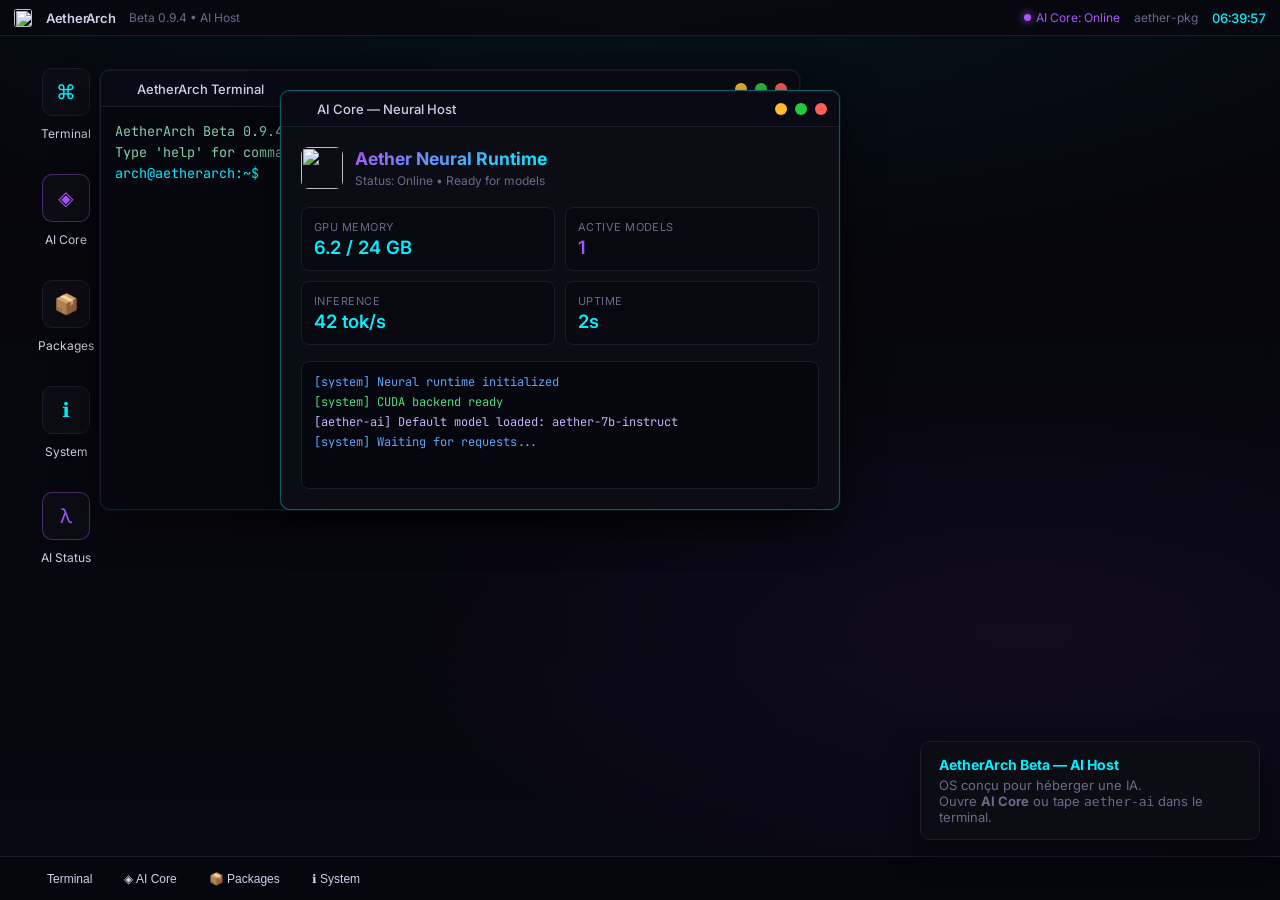
==== commit 812f6d45: "Add files via upload" ====
--- a/index.html
+++ b/index.html
@@ -3,234 +3,947 @@
 <head>
   <meta charset="UTF-8" />
   <meta name="viewport" content="width=device-width, initial-scale=1.0" />
-  <title>AetherArch — The Next Evolution of Arch</title>
-  <meta name="description" content="AetherArch is a highly modular, extreme rolling-release Linux distribution inspired by Arch Linux, pushed far beyond." />
+  <title>AetherArch — AI Hosting OS (Beta)</title>
   <link rel="preconnect" href="https://fonts.googleapis.com" />
   <link rel="preconnect" href="https://fonts.gstatic.com" crossorigin />
-  <link href="https://fonts.googleapis.com/css2?family=Inter:wght@300;400;500;600;700&family=JetBrains+Mono:wght@400;500&display=swap" rel="stylesheet" />
-  <link rel="stylesheet" href="style.css" />
+  <link href="https://fonts.googleapis.com/css2?family=Inter:wght@400;500;600&family=JetBrains+Mono:wght@400;500&display=swap" rel="stylesheet" />
   <link rel="icon" href="assets/logo-aetherarch.jpg" type="image/jpeg" />
+  <style>
+    :root {
+      --bg: #05050a;
+      --surface: #0c0c14;
+      --border: #1c1c2e;
+      --cyan: #00f0ff;
+      --text: #d0d0e8;
+      --muted: #6a6a8a;
+      --ai: #a855f7;
+    }
+
+    * { margin: 0; padding: 0; box-sizing: border-box; }
+
+    body {
+      font-family: 'Inter', system-ui, sans-serif;
+      background: #000;
+      color: var(--text);
+      height: 100vh;
+      overflow: hidden;
+      user-select: none;
+    }
+
+    #desktop {
+      width: 100%;
+      height: 100%;
+      background: 
+        radial-gradient(ellipse 80% 40% at 50% -10%, rgba(0, 200, 255, 0.09), transparent),
+        radial-gradient(ellipse 50% 30% at 80% 70%, rgba(168, 85, 247, 0.06), transparent),
+        linear-gradient(180deg, #05050a 0%, #080812 100%);
+      position: relative;
+      display: flex;
+      flex-direction: column;
+    }
+
+    .topbar {
+      height: 36px;
+      background: rgba(8, 8, 16, 0.92);
+      border-bottom: 1px solid var(--border);
+      display: flex;
+      align-items: center;
+      justify-content: space-between;
+      padding: 0 14px;
+      font-size: 13px;
+      backdrop-filter: blur(10px);
+      z-index: 100;
+    }
+
+    .topbar-left, .topbar-right {
+      display: flex;
+      align-items: center;
+      gap: 14px;
+    }
+
+    .topbar .logo-mini {
+      width: 18px;
+      height: 18px;
+      border-radius: 3px;
+    }
+
+    .topbar .time {
+      font-variant-numeric: tabular-nums;
+      color: var(--cyan);
+      font-weight: 500;
+    }
+
+    .topbar .status {
+      color: var(--muted);
+      font-size: 12px;
+    }
+
+    .ai-status {
+      color: var(--ai);
+      font-size: 12px;
+      display: flex;
+      align-items: center;
+      gap: 5px;
+    }
+
+    .ai-dot {
+      width: 7px;
+      height: 7px;
+      background: var(--ai);
+      border-radius: 50%;
+      box-shadow: 0 0 8px var(--ai);
+      animation: pulse 2s infinite;
+    }
+
+    @keyframes pulse {
+      0%, 100% { opacity: 1; }
+      50% { opacity: 0.4; }
+    }
+
+    .icons {
+      flex: 1;
+      padding: 24px;
+      display: flex;
+      flex-direction: column;
+      flex-wrap: wrap;
+      gap: 16px;
+      align-content: flex-start;
+    }
+
+    .icon {
+      width: 84px;
+      text-align: center;
+      cursor: pointer;
+      padding: 8px 4px;
+      border-radius: 8px;
+      transition: background 0.15s;
+    }
+
+    .icon:hover {
+      background: rgba(0, 240, 255, 0.08);
+    }
+
+    .icon-img {
+      width: 48px;
+      height: 48px;
+      margin: 0 auto 6px;
+      background: var(--surface);
+      border: 1px solid var(--border);
+      border-radius: 10px;
+      display: flex;
+      align-items: center;
+      justify-content: center;
+      font-size: 20px;
+      color: var(--cyan);
+    }
+
+    .icon-img.ai {
+      color: var(--ai);
+      border-color: rgba(168, 85, 247, 0.4);
+    }
+
+    .icon span {
+      font-size: 12px;
+      color: var(--text);
+      text-shadow: 0 1px 3px #000;
+    }
+
+    .window {
+      position: absolute;
+      background: var(--surface);
+      border: 1px solid var(--border);
+      border-radius: 10px;
+      box-shadow: 0 12px 40px rgba(0,0,0,0.6), 0 0 0 1px rgba(0,240,255,0.08);
+      display: none;
+      flex-direction: column;
+      overflow: hidden;
+      min-width: 400px;
+      min-height: 260px;
+      z-index: 50;
+    }
+
+    .window.open { display: flex; }
+    .window.active {
+      z-index: 60;
+      border-color: rgba(0, 240, 255, 0.35);
+    }
+
+    .titlebar {
+      height: 36px;
+      background: #0a0a14;
+      border-bottom: 1px solid var(--border);
+      display: flex;
+      align-items: center;
+      justify-content: space-between;
+      padding: 0 12px;
+      cursor: move;
+    }
+
+    .titlebar-left {
+      display: flex;
+      align-items: center;
+      gap: 8px;
+      font-size: 13px;
+      font-weight: 500;
+    }
+
+    .titlebar-left img {
+      width: 16px;
+      height: 16px;
+      border-radius: 3px;
+    }
+
+    .window-controls { display: flex; gap: 8px; }
+
+    .win-btn {
+      width: 12px;
+      height: 12px;
+      border-radius: 50%;
+      border: none;
+      cursor: pointer;
+    }
+
+    .win-btn.close { background: #ff5f57; }
+    .win-btn.minimize { background: #febc2e; }
+    .win-btn.maximize { background: #28c840; }
+
+    .window-content {
+      flex: 1;
+      overflow: auto;
+      position: relative;
+    }
+
+    #term-window {
+      width: 700px;
+      height: 440px;
+      top: 70px;
+      left: 100px;
+    }
+
+    .terminal {
+      height: 100%;
+      background: #06060e;
+      padding: 14px;
+      font-family: 'JetBrains Mono', monospace;
+      font-size: 13.5px;
+      line-height: 1.55;
+      color: #b0e0ff;
+      overflow-y: auto;
+    }
+
+    .terminal .prompt { color: var(--cyan); }
+    .terminal .output { color: #88ccaa; white-space: pre-wrap; }
+    .terminal .ai-out { color: #c4b5fd; white-space: pre-wrap; }
+    .terminal .error { color: #ff6b6b; }
+
+    .terminal input {
+      background: transparent;
+      border: none;
+      outline: none;
+      color: #e0f7ff;
+      font-family: inherit;
+      font-size: inherit;
+      width: calc(100% - 110px);
+    }
+
+    #ai-window {
+      width: 560px;
+      height: 420px;
+      top: 90px;
+      left: 280px;
+    }
+
+    .ai-panel {
+      padding: 20px;
+      height: 100%;
+      display: flex;
+      flex-direction: column;
+    }
+
+    .ai-header {
+      display: flex;
+      align-items: center;
+      gap: 12px;
+      margin-bottom: 18px;
+    }
+
+    .ai-header img {
+      width: 42px;
+      height: 42px;
+      border-radius: 8px;
+    }
+
+    .ai-header h3 {
+      font-size: 1.1rem;
+      background: linear-gradient(135deg, #a855f7, #00f0ff);
+      -webkit-background-clip: text;
+      -webkit-text-fill-color: transparent;
+    }
+
+    .ai-header span {
+      font-size: 12px;
+      color: var(--muted);
+    }
+
+    .ai-stats {
+      display: grid;
+      grid-template-columns: 1fr 1fr;
+      gap: 10px;
+      margin-bottom: 16px;
+    }
+
+    .ai-stat {
+      background: #080810;
+      border: 1px solid var(--border);
+      border-radius: 8px;
+      padding: 12px;
+    }
+
+    .ai-stat .label {
+      font-size: 11px;
+      color: var(--muted);
+      text-transform: uppercase;
+      letter-spacing: 0.04em;
+    }
+
+    .ai-stat .value {
+      font-size: 1.15rem;
+      color: var(--cyan);
+      font-weight: 600;
+      margin-top: 2px;
+    }
+
+    .ai-stat .value.purple { color: var(--ai); }
+
+    .ai-log {
+      flex: 1;
+      background: #06060e;
+      border: 1px solid var(--border);
+      border-radius: 8px;
+      padding: 12px;
+      font-family: 'JetBrains Mono', monospace;
+      font-size: 12px;
+      overflow-y: auto;
+      color: #a0a0c0;
+    }
+
+    .ai-log .line { margin-bottom: 4px; }
+    .ai-log .ok { color: #4ade80; }
+    .ai-log .info { color: #60a5fa; }
+    .ai-log .ai { color: #c4b5fd; }
+
+    #pkg-window {
+      width: 700px;
+      height: 460px;
+      top: 55px;
+      left: 180px;
+    }
+
+    .pkg-ui { display: flex; height: 100%; }
+
+    .pkg-sidebar {
+      width: 170px;
+      background: #080810;
+      border-right: 1px solid var(--border);
+      padding: 12px 0;
+    }
+
+    .pkg-sidebar-item {
+      padding: 9px 16px;
+      font-size: 13px;
+      color: var(--muted);
+      cursor: pointer;
+    }
+
+    .pkg-sidebar-item.active, .pkg-sidebar-item:hover {
+      background: rgba(0, 240, 255, 0.08);
+      color: var(--cyan);
+    }
+
+    .pkg-main {
+      flex: 1;
+      padding: 16px;
+      overflow-y: auto;
+    }
+
+    .pkg-search {
+      width: 100%;
+      background: #0a0a14;
+      border: 1px solid var(--border);
+      border-radius: 6px;
+      padding: 8px 12px;
+      color: var(--text);
+      font-size: 13px;
+      margin-bottom: 14px;
+      outline: none;
+    }
+
+    .pkg-search:focus { border-color: var(--cyan); }
+
+    .pkg-list { display: flex; flex-direction: column; gap: 6px; }
+
+    .pkg-item {
+      display: flex;
+      justify-content: space-between;
+      align-items: center;
+      padding: 10px 12px;
+      background: #0a0a12;
+      border: 1px solid var(--border);
+      border-radius: 6px;
+      font-size: 13px;
+    }
+
+    .pkg-item .name { color: var(--cyan); font-weight: 500; }
+    .pkg-item .desc { color: var(--muted); font-size: 12px; margin-top: 2px; }
+
+    .pkg-item button {
+      background: transparent;
+      border: 1px solid var(--cyan);
+      color: var(--cyan);
+      padding: 4px 10px;
+      border-radius: 4px;
+      font-size: 12px;
+      cursor: pointer;
+    }
+
+    .pkg-item button:hover {
+      background: var(--cyan);
+      color: #000;
+    }
+
+    #sys-window {
+      width: 460px;
+      height: 360px;
+      top: 130px;
+      left: 340px;
+    }
+
+    .sys-content {
+      padding: 24px;
+      text-align: center;
+    }
+
+    .sys-content img {
+      width: 72px;
+      margin: 0 auto 14px;
+      border-radius: 10px;
+      box-shadow: 0 0 20px rgba(0, 240, 255, 0.3);
+    }
+
+    .sys-content h2 {
+      font-size: 1.35rem;
+      margin-bottom: 4px;
+      background: linear-gradient(135deg, #00f0ff, #a855f7);
+      -webkit-background-clip: text;
+      -webkit-text-fill-color: transparent;
+    }
+
+    .sys-content .version {
+      color: var(--muted);
+      font-size: 13px;
+      margin-bottom: 16px;
+    }
+
+    .sys-info {
+      text-align: left;
+      background: #080810;
+      border: 1px solid var(--border);
+      border-radius: 8px;
+      padding: 14px 16px;
+      font-size: 13px;
+      line-height: 1.7;
+    }
+
+    .sys-info span { color: var(--cyan); }
+
+    .taskbar {
+      height: 44px;
+      background: rgba(6, 6, 14, 0.95);
+      border-top: 1px solid var(--border);
+      display: flex;
+      align-items: center;
+      padding: 0 12px;
+      gap: 6px;
+      backdrop-filter: blur(12px);
+    }
+
+    .task-btn {
+      height: 32px;
+      padding: 0 12px;
+      background: transparent;
+      border: 1px solid transparent;
+      border-radius: 6px;
+      color: var(--text);
+      font-size: 12px;
+      cursor: pointer;
+      display: flex;
+      align-items: center;
+      gap: 6px;
+      transition: all 0.15s;
+    }
+
+    .task-btn:hover, .task-btn.active {
+      background: rgba(0, 240, 255, 0.1);
+      border-color: rgba(0, 240, 255, 0.25);
+    }
+
+    .task-btn img {
+      width: 16px;
+      height: 16px;
+      border-radius: 3px;
+    }
+
+    .toast {
+      position: absolute;
+      bottom: 60px;
+      right: 20px;
+      background: var(--surface);
+      border: 1px solid var(--border);
+      border-radius: 10px;
+      padding: 14px 18px;
+      max-width: 340px;
+      box-shadow: 0 10px 30px rgba(0,0,0,0.5);
+      z-index: 200;
+      animation: slideIn 0.4s ease;
+    }
+
+    .toast h4 {
+      color: var(--cyan);
+      margin-bottom: 4px;
+      font-size: 14px;
+    }
+
+    .toast p {
+      font-size: 13px;
+      color: var(--muted);
+    }
+
+    @keyframes slideIn {
+      from { transform: translateY(20px); opacity: 0; }
+      to { transform: translateY(0); opacity: 1; }
+    }
+  </style>
 </head>
 <body>
-  <!-- Navigation -->
-  <nav class="navbar">
-    <div class="nav-container">
-      <a href="index.html" class="logo">
-        <img src="assets/logo-aetherarch.jpg" alt="AetherArch" class="logo-img" />
-        <span>AetherArch</span>
-      </a>
-      <ul class="nav-links">
-        <li><a href="#features">Features</a></li>
-        <li><a href="#philosophy">Philosophy</a></li>
-        <li><a href="#screenshots">Screenshots</a></li>
-        <li><a href="docs.html">Docs</a></li>
-        <li><a href="roadmap.html">Roadmap</a></li>
-        <li><a href="#get-started" class="btn-nav">Get Started</a></li>
-      </ul>
+  <div id="desktop">
+    <div class="topbar">
+      <div class="topbar-left">
+        <img src="assets/logo-aetherarch.jpg" class="logo-mini" alt="" />
+        <span style="font-weight: 600; letter-spacing: -0.02em;">AetherArch</span>
+        <span class="status">Beta 0.9.4 • AI Host</span>
+      </div>
+      <div class="topbar-right">
+        <div class="ai-status">
+          <div class="ai-dot"></div>
+          AI Core: Online
+        </div>
+        <span class="status">aether-pkg</span>
+        <span class="time" id="clock">00:00:00</span>
+      </div>
     </div>
-  </nav>
-
-  <!-- Hero -->
-  <header class="hero">
-    <div class="hero-content">
-      <div class="hero-logo">
-        <img src="assets/logo-aetherarch.jpg" alt="AetherArch Logo" />
-      </div>
-      <h1>AetherArch</h1>
-      <p class="tagline">Arch Linux, pushed to its absolute limit.</p>
-      <p class="subtitle">
-        Extreme modularity • Hybrid package management • Native containers • Intelligent tiling • Zero compromise
-      </p>
-      <div class="hero-buttons">
-        <a href="#get-started" class="btn btn-primary">Download ISO</a>
-        <a href="docs.html" class="btn btn-secondary">Documentation</a>
+
+    <div class="icons">
+      <div class="icon" onclick="openWindow('term')">
+        <div class="icon-img">⌘</div>
+        <span>Terminal</span>
+      </div>
+      <div class="icon" onclick="openWindow('ai')">
+        <div class="icon-img ai">◈</div>
+        <span>AI Core</span>
+      </div>
+      <div class="icon" onclick="openWindow('pkg')">
+        <div class="icon-img">📦</div>
+        <span>Packages</span>
+      </div>
+      <div class="icon" onclick="openWindow('sys')">
+        <div class="icon-img">ℹ</div>
+        <span>System</span>
+      </div>
+      <div class="icon" onclick="openWindow('term'); setTimeout(() => runCommand('aether-ai status'), 100)">
+        <div class="icon-img ai">λ</div>
+        <span>AI Status</span>
       </div>
     </div>
-    <div class="hero-bg"></div>
-  </header>
-
-  <!-- Features -->
-  <section id="features" class="section">
-    <div class="container">
-      <h2 class="section-title">Core Features</h2>
-      <p class="section-subtitle">Everything you love about Arch, amplified.</p>
-
-      <div class="features-grid">
-        <div class="feature-card">
-          <div class="feature-icon">⚡</div>
-          <h3>Hybrid Package Manager</h3>
-          <p>pacman + source builds + native container packages in a single unified interface. Install from AUR, compile from source, or run isolated containers without leaving the terminal.</p>
-        </div>
-        <div class="feature-card">
-          <div class="feature-icon">🧠</div>
-          <h3>Intelligent Tiling (AetherWM)</h3>
-          <p>Next-generation window manager with adaptive layouts, predictive focus, and deep keyboard-driven workflows. Built for power users who never touch the mouse.</p>
-        </div>
-        <div class="feature-card">
-          <div class="feature-icon">🧬</div>
-          <h3>Dynamic Kernel Modules</h3>
-          <p>Kernel with hot-swappable modules and runtime configuration. Load only what you need, when you need it. Extreme performance tuning made simple.</p>
-        </div>
-        <div class="feature-card">
-          <div class="feature-icon">📦</div>
-          <h3>Native Container Runtime</h3>
-          <p>First-class support for rootless containers integrated at the system level. Run services, apps, or entire environments without Docker bloat.</p>
-        </div>
-        <div class="feature-card">
-          <div class="feature-icon">🌑</div>
-          <h3>Deep Dark Aesthetic</h3>
-          <p>Every component designed around a coherent dark + cyan neon visual language. Consistent, beautiful, and distraction-free.</p>
-        </div>
-        <div class="feature-card">
-          <div class="feature-icon">🔧</div>
-          <h3>Extreme Modularity</h3>
-          <p>Almost nothing is forced. Build your system from a minimal base and add only what you actually use. True DIY philosophy taken further.</p>
+
+    <div class="window" id="term-window">
+      <div class="titlebar" onmousedown="startDrag(event, 'term-window')">
+        <div class="titlebar-left">
+          <img src="assets/logo-aetherarch.jpg" alt="" />
+          <span>AetherArch Terminal</span>
+        </div>
+        <div class="window-controls">
+          <button class="win-btn minimize" onclick="minimizeWindow('term')"></button>
+          <button class="win-btn maximize"></button>
+          <button class="win-btn close" onclick="closeWindow('term')"></button>
+        </div>
+      </div>
+      <div class="window-content">
+        <div class="terminal" id="terminal" onclick="document.getElementById('cmd').focus()">
+          <div class="output">AetherArch Beta 0.9.4 — AI Hosting OS
+Type 'help' for commands. AI Core is online.
+</div>
+          <div>
+            <span class="prompt">arch@aetherarch:~$ </span>
+            <input type="text" id="cmd" autocomplete="off" spellcheck="false" />
+          </div>
         </div>
       </div>
     </div>
-  </section>
-
-  <!-- Philosophy -->
-  <section id="philosophy" class="section section-alt">
-    <div class="container">
-      <h2 class="section-title">Philosophy</h2>
-      <div class="philosophy-content">
-        <blockquote>
-          “Keep it simple, but never stop evolving.”
-        </blockquote>
-        <p>
-          AetherArch is not a beginner distribution. It is built for those who already understand Linux deeply and want more control, more performance, and more beauty.
-        </p>
-        <p>
-          We take the Arch principles — simplicity, modernity, pragmatism, user-centrism — and push them into new territory: deeper modularity, smarter defaults for power users, and a visual identity that matches the technical ambition.
-        </p>
-        <div class="philosophy-points">
-          <div class="point">
-            <strong>Rolling Extreme</strong>
-            <span>Always on the bleeding edge, with carefully tested stability layers.</span>
+
+    <div class="window" id="ai-window">
+      <div class="titlebar" onmousedown="startDrag(event, 'ai-window')">
+        <div class="titlebar-left">
+          <img src="assets/logo-aetherarch.jpg" alt="" />
+          <span>AI Core — Neural Host</span>
+        </div>
+        <div class="window-controls">
+          <button class="win-btn minimize" onclick="minimizeWindow('ai')"></button>
+          <button class="win-btn maximize"></button>
+          <button class="win-btn close" onclick="closeWindow('ai')"></button>
+        </div>
+      </div>
+      <div class="window-content">
+        <div class="ai-panel">
+          <div class="ai-header">
+            <img src="assets/logo-aetherarch.jpg" alt="" />
+            <div>
+              <h3>Aether Neural Runtime</h3>
+              <span>Status: Online • Ready for models</span>
+            </div>
           </div>
-          <div class="point">
-            <strong>User in Control</strong>
-            <span>You decide the shape of your system. We just give you sharper tools.</span>
+          <div class="ai-stats">
+            <div class="ai-stat">
+              <div class="label">GPU Memory</div>
+              <div class="value">6.2 / 24 GB</div>
+            </div>
+            <div class="ai-stat">
+              <div class="label">Active Models</div>
+              <div class="value purple">1</div>
+            </div>
+            <div class="ai-stat">
+              <div class="label">Inference</div>
+              <div class="value">42 tok/s</div>
+            </div>
+            <div class="ai-stat">
+              <div class="label">Uptime</div>
+              <div class="value" id="ai-uptime">0m</div>
+            </div>
           </div>
-          <div class="point">
-            <strong>Aesthetic as Function</strong>
-            <span>A coherent visual language reduces cognitive load and increases focus.</span>
+          <div class="ai-log" id="ai-log">
+            <div class="line info">[system] Neural runtime initialized</div>
+            <div class="line ok">[system] CUDA backend ready</div>
+            <div class="line ai">[aether-ai] Default model loaded: aether-7b-instruct</div>
+            <div class="line info">[system] Waiting for requests...</div>
           </div>
         </div>
       </div>
     </div>
-  </section>
-
-  <!-- Screenshots -->
-  <section id="screenshots" class="section">
-    <div class="container">
-      <h2 class="section-title">Interface Preview</h2>
-      <p class="section-subtitle">Dark. Dense. Precise.</p>
-
-      <div class="screenshots-grid real">
-        <div class="screenshot-card">
-          <img src="assets/login-screen.jpg" alt="Login Screen" loading="lazy" />
-          <p>Login Screen</p>
-        </div>
-        <div class="screenshot-card">
-          <img src="assets/terminal.jpg" alt="Terminal" loading="lazy" />
-          <p>AetherArch Terminal + neofetch</p>
-        </div>
-        <div class="screenshot-card">
-          <img src="assets/package-manager.jpg" alt="Package Manager" loading="lazy" />
-          <p>Hybrid Package Manager</p>
-        </div>
-        <div class="screenshot-card">
-          <img src="assets/desktop-or-extra.jpg" alt="Desktop" loading="lazy" />
-          <p>Desktop / Extra view</p>
+
+    <div class="window" id="pkg-window">
+      <div class="titlebar" onmousedown="startDrag(event, 'pkg-window')">
+        <div class="titlebar-left">
+          <img src="assets/logo-aetherarch.jpg" alt="" />
+          <span>AetherArch Package Manager</span>
+        </div>
+        <div class="window-controls">
+          <button class="win-btn minimize" onclick="minimizeWindow('pkg')"></button>
+          <button class="win-btn maximize"></button>
+          <button class="win-btn close" onclick="closeWindow('pkg')"></button>
+        </div>
+      </div>
+      <div class="window-content">
+        <div class="pkg-ui">
+          <div class="pkg-sidebar">
+            <div class="pkg-sidebar-item active">Installed</div>
+            <div class="pkg-sidebar-item">AI Models</div>
+            <div class="pkg-sidebar-item">Updates</div>
+            <div class="pkg-sidebar-item">AUR</div>
+            <div class="pkg-sidebar-item">Containers</div>
+          </div>
+          <div class="pkg-main">
+            <input class="pkg-search" placeholder="Search packages or models..." />
+            <div class="pkg-list">
+              <div class="pkg-item">
+                <div>
+                  <div class="name">aether-core</div>
+                  <div class="desc">Core system + AI host runtime</div>
+                </div>
+                <button>Reinstall</button>
+              </div>
+              <div class="pkg-item">
+                <div>
+                  <div class="name">aether-ai</div>
+                  <div class="desc">Neural runtime & model manager</div>
+                </div>
+                <button>Reinstall</button>
+              </div>
+              <div class="pkg-item">
+                <div>
+                  <div class="name">linux-aether</div>
+                  <div class="desc">Kernel optimized for AI workloads</div>
+                </div>
+                <button>Reinstall</button>
+              </div>
+              <div class="pkg-item">
+                <div>
+                  <div class="name">cuda-aether</div>
+                  <div class="desc">GPU acceleration stack</div>
+                </div>
+                <button>Reinstall</button>
+              </div>
+              <div class="pkg-item">
+                <div>
+                  <div class="name">aether-7b-instruct</div>
+                  <div class="desc">Default local language model</div>
+                </div>
+                <button>Remove</button>
+              </div>
+            </div>
+          </div>
         </div>
       </div>
     </div>
-  </section>
-
-  <!-- System Specs -->
-  <section class="section section-alt">
-    <div class="container">
-      <h2 class="section-title">Technical Overview</h2>
-      <div class="specs-grid">
-        <div class="spec-item">
-          <span class="spec-label">Base</span>
-          <span class="spec-value">Arch Linux (rolling)</span>
-        </div>
-        <div class="spec-item">
-          <span class="spec-label">Init</span>
-          <span class="spec-value">systemd + aether-init hooks</span>
-        </div>
-        <div class="spec-item">
-          <span class="spec-label">Package Manager</span>
-          <span class="spec-value">aether-pkg (pacman compatible)</span>
-        </div>
-        <div class="spec-item">
-          <span class="spec-label">Window Manager</span>
-          <span class="spec-value">AetherWM (tiling + floating)</span>
-        </div>
-        <div class="spec-item">
-          <span class="spec-label">Kernel</span>
-          <span class="spec-value">linux-aether (custom patches)</span>
-        </div>
-        <div class="spec-item">
-          <span class="spec-label">Shell</span>
-          <span class="spec-value">zsh + aether-prompt</span>
-        </div>
-        <div class="spec-item">
-          <span class="spec-label">Containers</span>
-          <span class="spec-value">Native rootless (aether-ct)</span>
-        </div>
-        <div class="spec-item">
-          <span class="spec-label">Target Users</span>
-          <span class="spec-value">Advanced / Power users</span>
+
+    <div class="window" id="sys-window">
+      <div class="titlebar" onmousedown="startDrag(event, 'sys-window')">
+        <div class="titlebar-left">
+          <img src="assets/logo-aetherarch.jpg" alt="" />
+          <span>About AetherArch</span>
+        </div>
+        <div class="window-controls">
+          <button class="win-btn minimize" onclick="minimizeWindow('sys')"></button>
+          <button class="win-btn maximize"></button>
+          <button class="win-btn close" onclick="closeWindow('sys')"></button>
+        </div>
+      </div>
+      <div class="window-content">
+        <div class="sys-content">
+          <img src="assets/logo-aetherarch.jpg" alt="Logo" />
+          <h2>AetherArch</h2>
+          <div class="version">Beta 0.9.4 • AI Hosting OS</div>
+          <div class="sys-info">
+            <div>Role: <span>OS designed to host AIs</span></div>
+            <div>Kernel: <span>6.12.4-aether</span></div>
+            <div>WM: <span>AetherWM</span></div>
+            <div>AI Runtime: <span>aether-ai 0.9</span></div>
+            <div>Packages: <span>872</span></div>
+            <div>Uptime: <span id="uptime">0m</span></div>
+          </div>
         </div>
       </div>
     </div>
-  </section>
-
-  <!-- Get Started -->
-  <section id="get-started" class="section">
-    <div class="container">
-      <h2 class="section-title">Get Started</h2>
-      <p class="section-subtitle">AetherArch is currently a full design & architecture concept.</p>
-
-      <div class="cta-box">
-        <h3>This is a complete conceptual kit</h3>
-        <p>
-          You are looking at a rich visual and architectural concept of what a next-generation Arch-based distribution could look like.
-          No real bootable ISO exists yet — this is a design exploration.
-        </p>
-        <div class="cta-buttons">
-          <a href="docs.html" class="btn btn-primary">Read the Docs</a>
-          <a href="roadmap.html" class="btn btn-secondary">See the Roadmap</a>
-        </div>
-        <p class="note">This entire kit is ready to be hosted on GitHub Pages.</p>
-      </div>
+
+    <div class="taskbar">
+      <button class="task-btn" onclick="openWindow('term')">
+        <img src="assets/logo-aetherarch.jpg" alt="" /> Terminal
+      </button>
+      <button class="task-btn" onclick="openWindow('ai')">
+        ◈ AI Core
+      </button>
+      <button class="task-btn" onclick="openWindow('pkg')">
+        📦 Packages
+      </button>
+      <button class="task-btn" onclick="openWindow('sys')">
+        ℹ System
+      </button>
     </div>
-  </section>
-
-  <!-- Footer -->
-  <footer class="footer">
-    <div class="container">
-      <div class="footer-content">
-        <div class="footer-logo">
-          <img src="assets/logo-aetherarch.jpg" alt="" width="28" />
-          <span>AetherArch</span>
-        </div>
-        <p>Inspired by Arch Linux. Designed for those who want more.</p>
-        <div class="footer-links">
-          <a href="index.html">Home</a>
-          <a href="docs.html">Documentation</a>
-          <a href="roadmap.html">Roadmap</a>
-          <a href="about.html">About</a>
-        </div>
-        <p class="copyright">Concept project • Not an official Arch Linux derivative • 2026</p>
-      </div>
+
+    <div class="toast" id="toast">
+      <h4>AetherArch Beta — AI Host</h4>
+      <p>OS conçu pour héberger une IA.<br>Ouvre <strong>AI Core</strong> ou tape <code>aether-ai</code> dans le terminal.</p>
     </div>
-  </footer>
-
-  <script src="script.js"></script>
+  </div>
+
+  <script>
+    function updateClock() {
+      const now = new Date();
+      document.getElementById('clock').textContent = now.toLocaleTimeString('fr-FR', { hour12: false });
+    }
+    setInterval(updateClock, 1000);
+    updateClock();
+
+    let seconds = 0;
+    setInterval(() => {
+      seconds++;
+      const m = Math.floor(seconds / 60);
+      const s = seconds % 60;
+      const txt = m > 0 ? `${m}m ${s}s` : `${s}s`;
+      document.getElementById('uptime').textContent = txt;
+      document.getElementById('ai-uptime').textContent = txt;
+    }, 1000);
+
+    setTimeout(() => {
+      const t = document.getElementById('toast');
+      if (t) {
+        t.style.transition = 'opacity 0.4s';
+        t.style.opacity = '0';
+        setTimeout(() => t.remove(), 400);
+      }
+    }, 7000);
+
+    function openWindow(name) {
+      const win = document.getElementById(name + '-window');
+      if (!win) return;
+      win.classList.add('open');
+      document.querySelectorAll('.window').forEach(w => w.classList.remove('active'));
+      win.classList.add('active');
+      if (name === 'term') setTimeout(() => document.getElementById('cmd')?.focus(), 50);
+    }
+
+    function closeWindow(name) {
+      const win = document.getElementById(name + '-window');
+      if (win) win.classList.remove('open', 'active');
+    }
+
+    function minimizeWindow(name) { closeWindow(name); }
+
+    let dragTarget = null, offsetX = 0, offsetY = 0;
+
+    function startDrag(e, id) {
+      dragTarget = document.getElementById(id);
+      const rect = dragTarget.getBoundingClientRect();
+      offsetX = e.clientX - rect.left;
+      offsetY = e.clientY - rect.top;
+      document.querySelectorAll('.window').forEach(w => w.classList.remove('active'));
+      dragTarget.classList.add('active');
+      document.addEventListener('mousemove', onDrag);
+      document.addEventListener('mouseup', stopDrag);
+    }
+
+    function onDrag(e) {
+      if (!dragTarget) return;
+      dragTarget.style.left = (e.clientX - offsetX) + 'px';
+      dragTarget.style.top = (e.clientY - offsetY) + 'px';
+    }
+
+    function stopDrag() {
+      dragTarget = null;
+      document.removeEventListener('mousemove', onDrag);
+      document.removeEventListener('mouseup', stopDrag);
+    }
+
+    const term = document.getElementById('terminal');
+    const cmdInput = document.getElementById('cmd');
+
+    const commands = {
+      help: `Available commands:
+  help              Show this help
+  neofetch          System info
+  aether-ai         AI runtime control
+  aether-ai status  Neural host status
+  aether-ai models  List loaded models
+  ls                List files
+  clear             Clear terminal
+  whoami            Current user
+  uname             Kernel
+  date              Date
+  echo [text]       Print text
+  exit              Close terminal`,
+
+      neofetch: `           ▄▄▄▄▄▄▄
+        ▄████████████▄
+     ▄███▀  ▀████▀  ▀███▄
+    ███▀     ▀██▀     ▀███
+   ███    AETHERARCH     ███
+   ███   AI Hosting OS   ███
+    ███▄     ▄██▄     ▄███
+     ▀███▄  ▄████▄  ▄███▀
+        ▀████████████▀
+           ▀▀▀▀▀▀▀
+
+OS: AetherArch Beta 0.9.4 (AI Host)
+Kernel: 6.12.4-aether
+WM: AetherWM
+Shell: zsh 5.9
+AI Runtime: aether-ai 0.9
+Models: aether-7b-instruct
+Packages: 872
+Terminal: aether-term`,
+
+      ls: `drwxr-xr-x  ai/
+drwxr-xr-x  config/
+drwxr-xr-x  models/
+drwxr-xr-x  modules/
+-rw-r--r--  nexus.conf
+-rw-r--r--  version`,
+
+      clear: '__CLEAR__',
+      whoami: 'arch',
+      uname: 'Linux aetherarch 6.12.4-aether #1 SMP PREEMPT_DYNAMIC aether',
+      date: () => new Date().toString(),
+      exit: '__EXIT__',
+
+      'aether-ai': `aether-ai — Neural Host Runtime 0.9
+
+Usage:
+  aether-ai status     Show AI Core status
+  aether-ai models     List models
+  aether-ai load       Load a model (demo)
+  aether-ai stop       Stop runtime (demo)
+
+AI Core is currently online.`,
+
+      'aether-ai status': `[aether-ai] Neural Runtime Status
+  State:          Online
+  Backend:        CUDA
+  GPU Memory:     6.2 / 24 GB
+  Active models:  1 (aether-7b-instruct)
+  Inference:      ~42 tokens/s
+  Requests:       0 pending
+  Uptime:         active`,
+
+      'aether-ai models': `Loaded models:
+  • aether-7b-instruct   (default)   4.1 GB
+  • (slot free)
+  • (slot free)
+
+Use 'aether-ai load <name>' to load more (demo).`
+    };
+
+    function runCommand(input) {
+      const line = document.createElement('div');
+      line.innerHTML = `<span class="prompt">arch@aetherarch:~$ </span>${escapeHtml(input)}`;
+      term.insertBefore(line, cmdInput.parentElement);
+
+      const trimmed = input.trim();
+      let result = commands[trimmed] || commands[trimmed.split(/\s+/)[0]];
+
+      if (typeof result === 'function') result = result();
+
+      if (trimmed.startsWith('echo ')) {
+        result = trimmed.slice(5);
+      }
+
+      if (result === '__CLEAR__') {
+        term.querySelectorAll('div:not(:last-child)').forEach(el => el.remove());
+      } else if (result === '__EXIT__') {
+        closeWindow('term');
+      } else if (result !== undefined) {
+        const out = document.createElement('div');
+        out.className = trimmed.includes('aether-ai') ? 'ai-out' : 'output';
+        out.textContent = result;
+        term.insertBefore(out, cmdInput.parentElement);
+      } else if (trimmed) {
+        const out = document.createElement('div');
+        out.className = 'error';
+        out.textContent = `command not found: ${trimmed.split(/\s+/)[0]}`;
+        term.insertBefore(out, cmdInput.parentElement);
+      }
+
+      term.scrollTop = term.scrollHeight;
+      cmdInput.value = '';
+    }
+
+    function escapeHtml(text) {
+      return text.replace(/&/g,'&amp;').replace(/</g,'&lt;').replace(/>/g,'&gt;');
+    }
+
+    cmdInput.addEventListener('keydown', (e) => {
+      if (e.key === 'Enter') runCommand(cmdInput.value);
+    });
+
+    setTimeout(() => openWindow('term'), 600);
+    setTimeout(() => openWindow('ai'), 1400);
+  </script>
 </body>
 </html>
